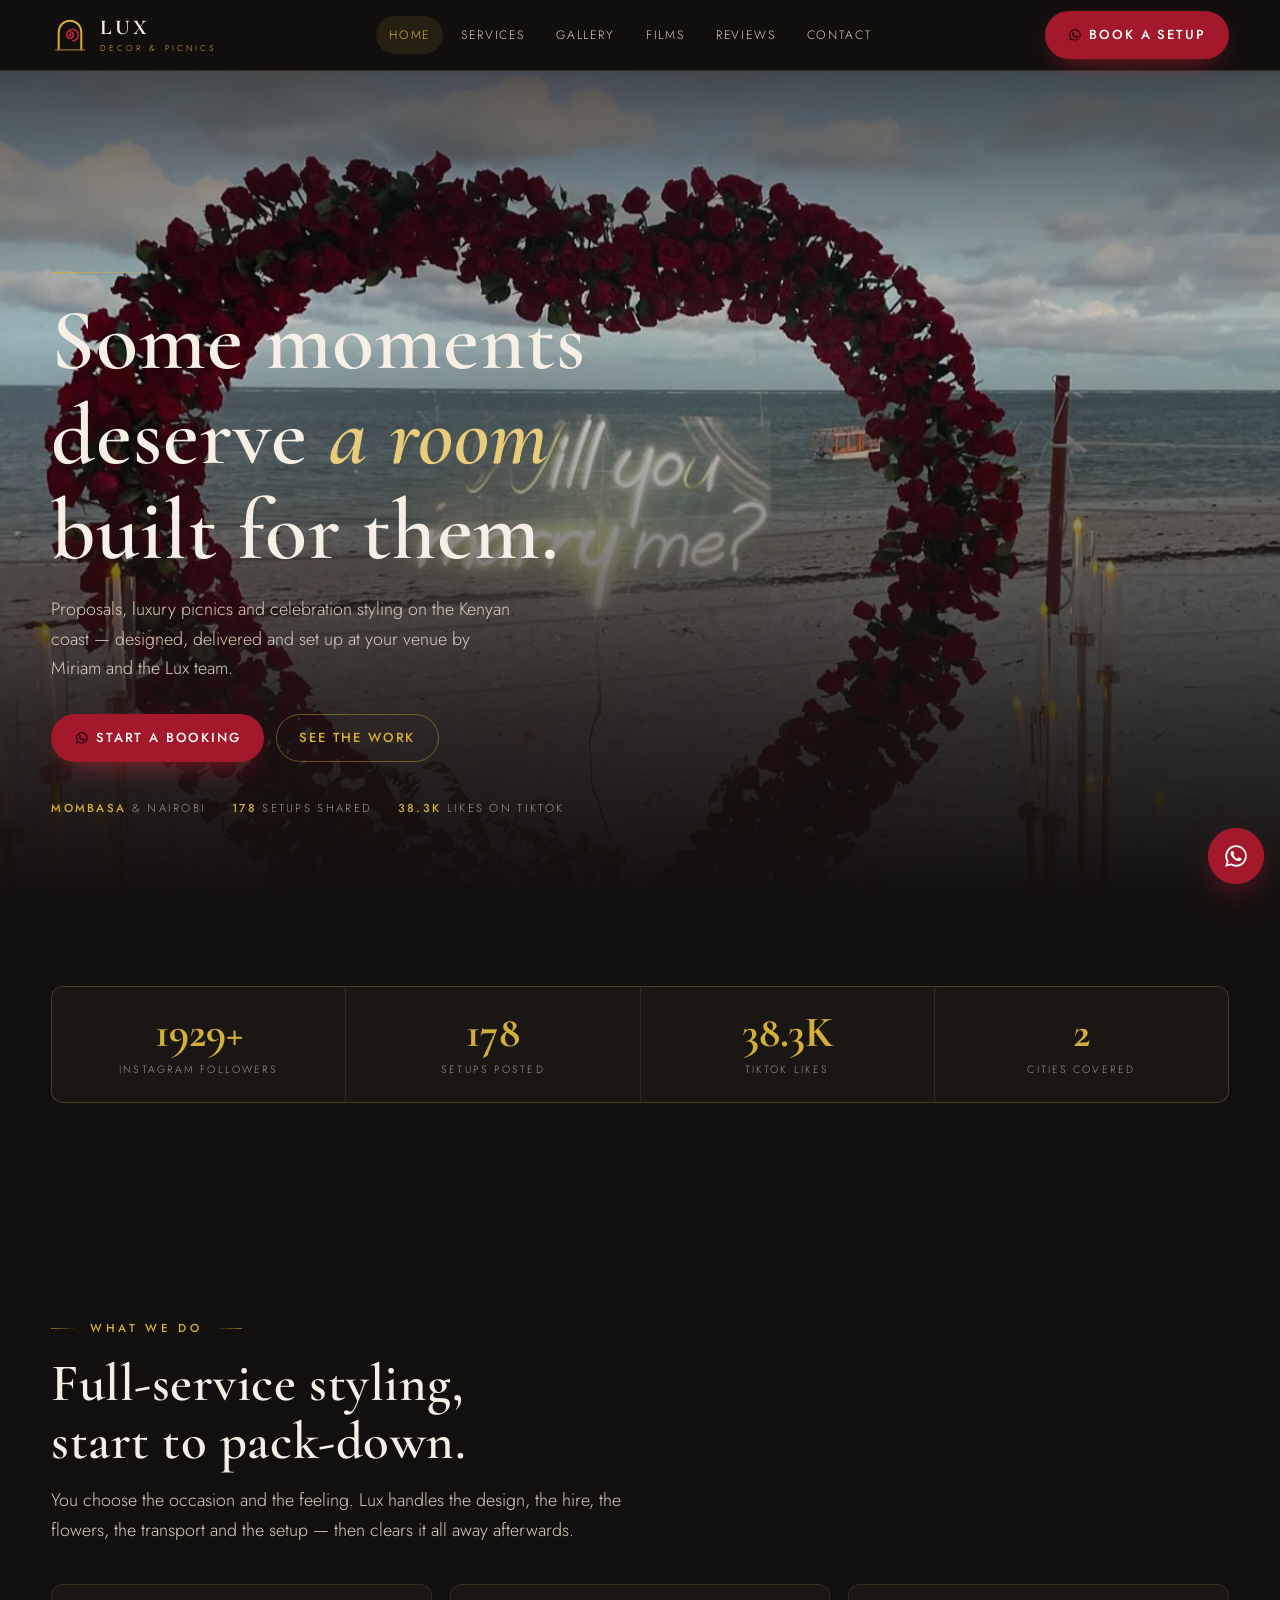
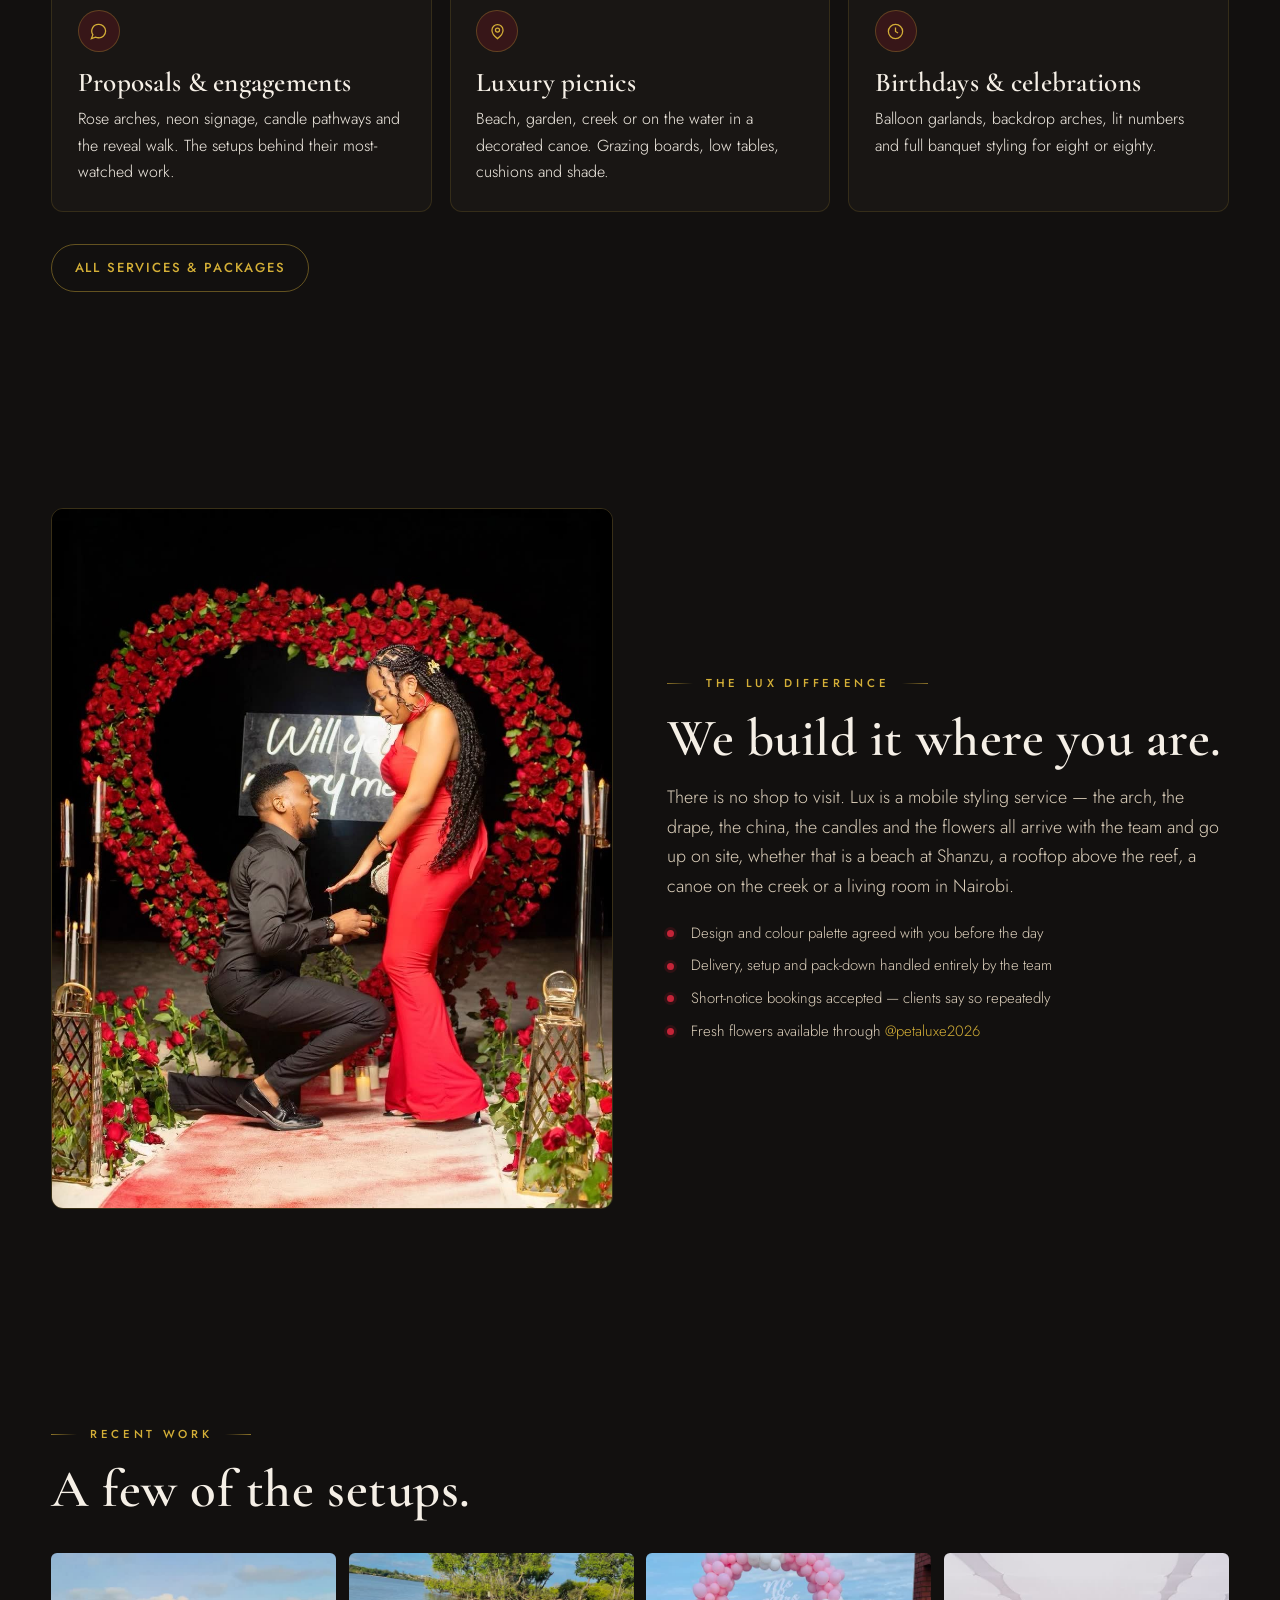
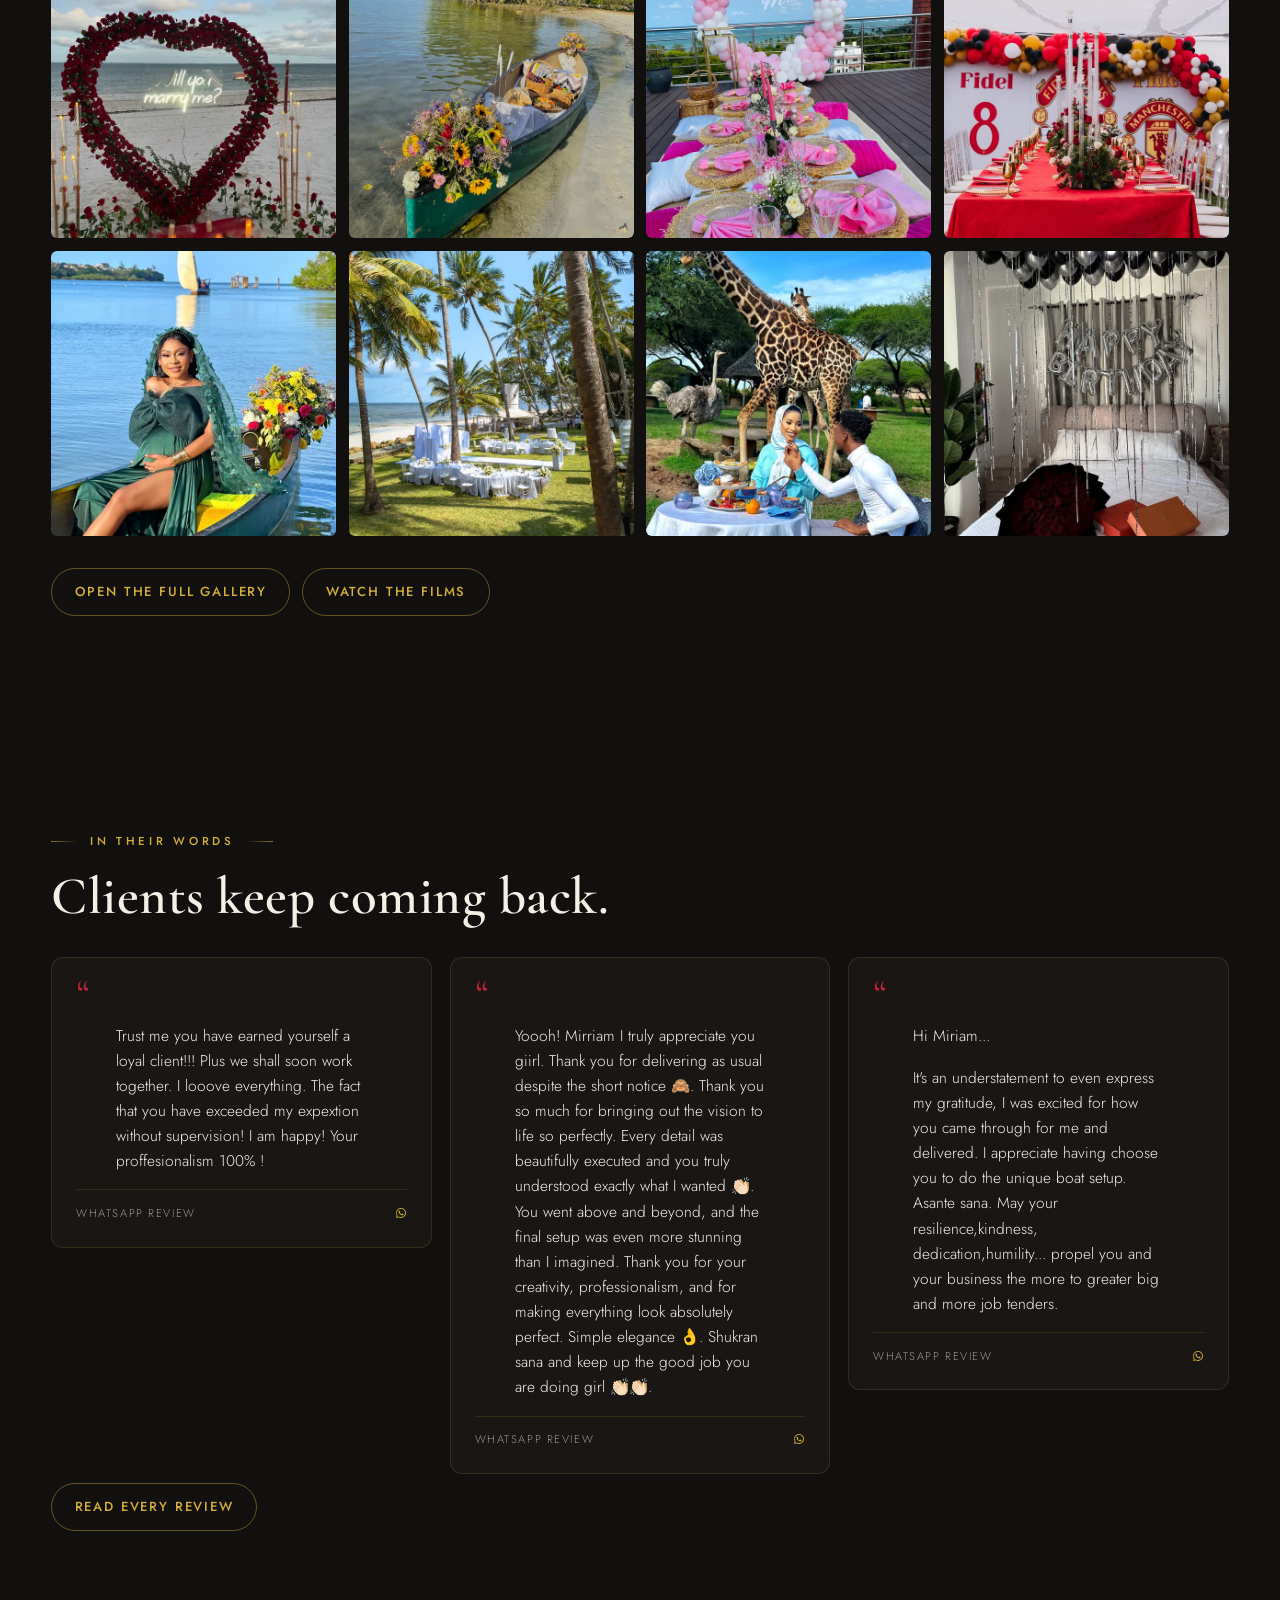
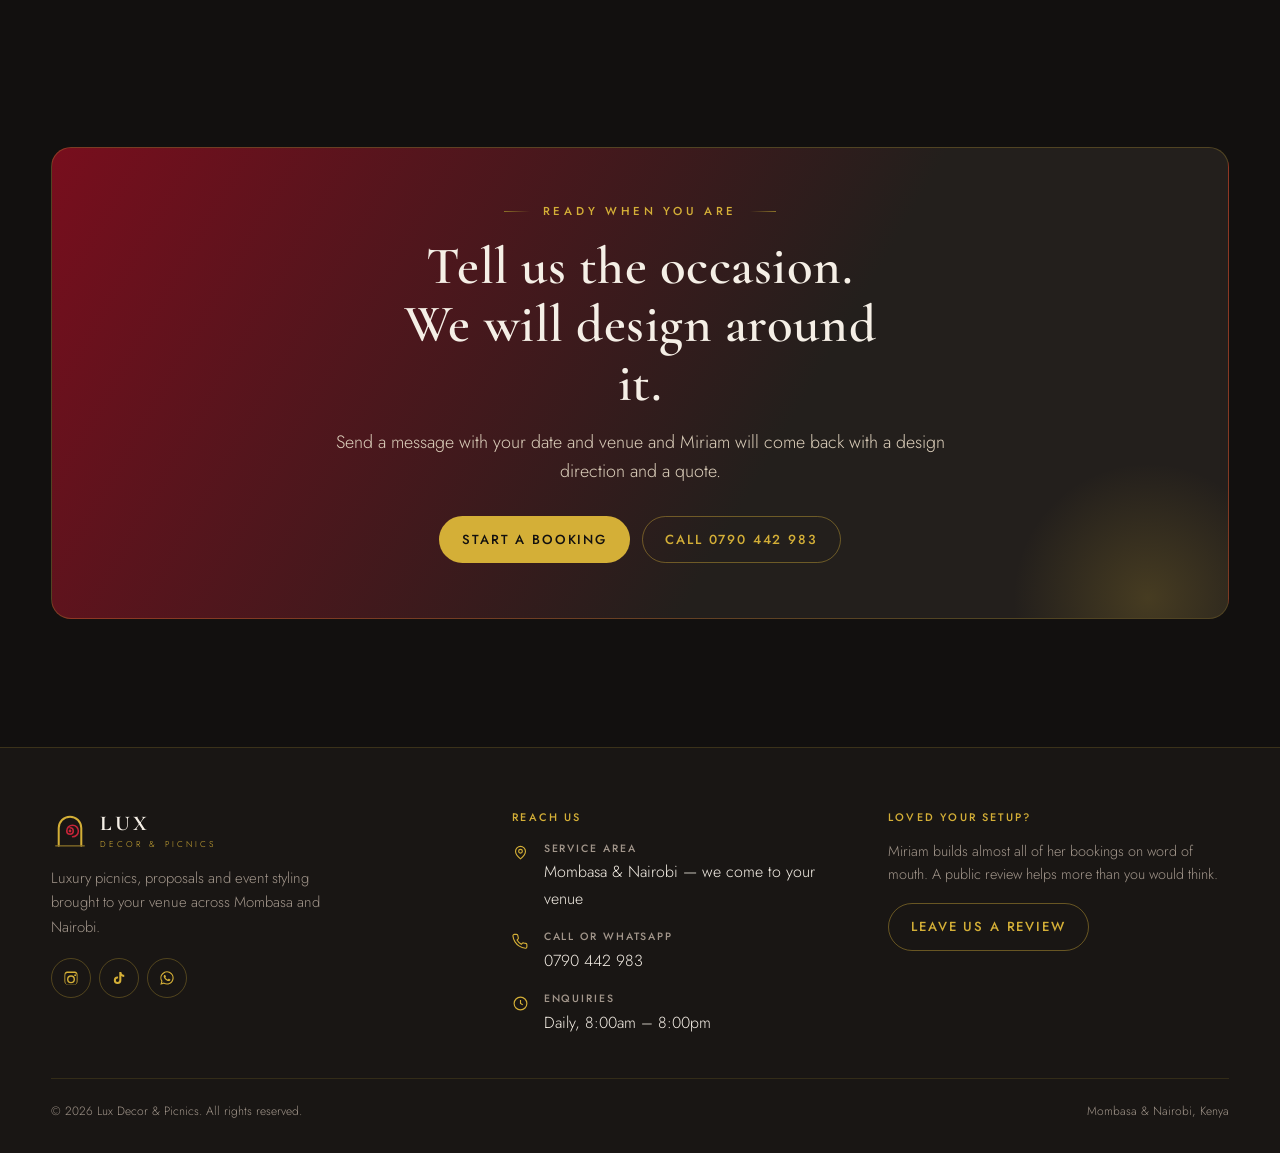
==== index.html @ c5d31cb2 "Lux Decor & Picnics — Storyfront demo site Six-page premium build for a Mombasa/Nairobi event decor " ====
<!DOCTYPE html>
<html lang="en">
<head>
<meta charset="utf-8">
<meta name="viewport" content="width=device-width, initial-scale=1">
<title>Lux Decor &amp; Picnics — Luxury Picnics, Proposals &amp; Event Styling in Mombasa</title>
<meta name="description" content="Lux Decor &amp; Picnics style proposals, luxury picnics, birthdays and weddings across Mombasa and Nairobi. Setups brought to your venue. WhatsApp Miriam on 0790 442 983.">
<link rel="canonical" href="https://REPLACE-WITH-LIVE-URL/index.html">
<meta property="og:type" content="website">
<meta property="og:site_name" content="Lux Decor &amp; Picnics">
<meta property="og:title" content="Lux Decor &amp; Picnics — Luxury Picnics, Proposals &amp; Event Styling in Mombasa">
<meta property="og:description" content="Lux Decor &amp; Picnics style proposals, luxury picnics, birthdays and weddings across Mombasa and Nairobi. Setups brought to your venue. WhatsApp Miriam on 0790 442 983.">
<meta property="og:url" content="https://REPLACE-WITH-LIVE-URL/index.html">
<meta property="og:image" content="https://REPLACE-WITH-LIVE-URL/og-image.jpg">
<meta property="og:image:width" content="1200">
<meta property="og:image:height" content="630">
<meta name="twitter:card" content="summary_large_image">
<meta name="twitter:title" content="Lux Decor &amp; Picnics — Luxury Picnics, Proposals &amp; Event Styling in Mombasa">
<meta name="twitter:description" content="Lux Decor &amp; Picnics style proposals, luxury picnics, birthdays and weddings across Mombasa and Nairobi. Setups brought to your venue. WhatsApp Miriam on 0790 442 983.">
<meta name="twitter:image" content="https://REPLACE-WITH-LIVE-URL/og-image.jpg">
<meta name="theme-color" content="#12100F">
<link rel="icon" href="favicon.svg" type="image/svg+xml">
<link rel="preconnect" href="https://fonts.googleapis.com">
<link rel="preconnect" href="https://fonts.gstatic.com" crossorigin>
<link href="https://fonts.googleapis.com/css2?family=Cormorant+Garamond:ital,wght@0,600;0,700;1,600&family=Jost:wght@300;400;500;600&display=swap" rel="stylesheet">
<link rel="stylesheet" href="styles.css">
</head>
<body>
<div class="splash" id="splash" aria-hidden="true"><div class="splash__in"><svg class="mark" viewBox="0 0 64 64" role="img" aria-label="Lux Decor and Picnics"><path class="mk-arch" d="M13 57V27a19 19 0 0 1 38 0v30"/><path class="mk-rose" d="M32 26.5a5.5 5.5 0 1 1-5.5 5.5"/><path class="mk-rose" d="M26.5 32a9.8 9.8 0 1 1 9.8 9.8"/><circle class="mk-dot" cx="32" cy="32" r="2.4"/><path class="mk-base" d="M8 57h48"/></svg><div class="splash__name">LUX</div></div></div>
<header class="hdr" id="hdr">
  <div class="hdr__in">
    <a class="lockup" href="index.html" aria-label="Lux Decor and Picnics — home">
      <svg class="mark" viewBox="0 0 64 64" role="img" aria-label="Lux Decor and Picnics"><path class="mk-arch" d="M13 57V27a19 19 0 0 1 38 0v30"/><path class="mk-rose" d="M32 26.5a5.5 5.5 0 1 1-5.5 5.5"/><path class="mk-rose" d="M26.5 32a9.8 9.8 0 1 1 9.8 9.8"/><circle class="mk-dot" cx="32" cy="32" r="2.4"/><path class="mk-base" d="M8 57h48"/></svg>
      <span class="lockup__txt"><span class="lockup__name">LUX</span><span class="lockup__sub">Decor &amp; Picnics</span></span>
    </a>
    <nav class="nav" aria-label="Primary"><a href="index.html" aria-current="page">Home</a><a href="services.html">Services</a><a href="gallery.html">Gallery</a><a href="films.html">Films</a><a href="reviews.html">Reviews</a><a href="contact.html">Contact</a></nav>
    <a class="btn btn--primary hdr__cta" href="https://wa.me/254790442983?text=Hi%20Lux%20Decor%20%26%20Picnics%2C%20I%20saw%20your%20website%20and%20I%20would%20like%20to%20ask%20about%20a%20setup." target="_blank" rel="noopener"><svg viewBox="0 0 24 24" aria-hidden="true"><path d="M12.04 2C6.58 2 2.13 6.45 2.13 11.91c0 1.75.46 3.45 1.32 4.95L2 22l5.25-1.38a9.9 9.9 0 0 0 4.79 1.22h.01c5.46 0 9.91-4.45 9.91-9.91S17.5 2 12.04 2zm0 18.15h-.01a8.2 8.2 0 0 1-4.19-1.15l-.3-.18-3.12.82.83-3.04-.2-.31a8.22 8.22 0 0 1 12.76-10.2 8.22 8.22 0 0 1-5.77 14.06zm4.52-6.16c-.25-.12-1.47-.72-1.69-.81-.23-.08-.39-.12-.56.13-.16.24-.64.8-.79.97-.14.16-.29.18-.54.06-.25-.12-1.05-.39-1.99-1.23-.74-.66-1.23-1.47-1.38-1.72-.14-.25-.01-.38.11-.5.11-.11.25-.29.37-.43.13-.15.17-.25.25-.41.08-.17.04-.31-.02-.43-.06-.12-.56-1.34-.76-1.84-.2-.48-.4-.41-.56-.42h-.47c-.17 0-.43.06-.66.31-.23.25-.86.85-.86 2.07 0 1.22.89 2.4 1.01 2.56.12.17 1.75 2.67 4.23 3.74.59.26 1.05.41 1.41.52.59.19 1.13.16 1.56.1.48-.07 1.47-.6 1.68-1.18.21-.58.21-1.07.14-1.18-.06-.11-.22-.17-.47-.29z"/></svg> Book a setup</a>
    <button class="burger" id="burger" aria-label="Menu" aria-expanded="false" aria-controls="drawer"><span></span></button>
  </div>
</header>
<div class="drawer" id="drawer">
  <a class="drawer__link" href="index.html" aria-current="page">Home<span>01</span></a><a class="drawer__link" href="services.html">Services<span>02</span></a><a class="drawer__link" href="gallery.html">Gallery<span>03</span></a><a class="drawer__link" href="films.html">Films<span>04</span></a><a class="drawer__link" href="reviews.html">Reviews<span>05</span></a><a class="drawer__link" href="contact.html">Contact<span>06</span></a>
  <div class="drawer__foot">
    <a class="btn btn--primary" href="https://wa.me/254790442983?text=Hi%20Lux%20Decor%20%26%20Picnics%2C%20I%20saw%20your%20website%20and%20I%20would%20like%20to%20ask%20about%20a%20setup." target="_blank" rel="noopener"><svg viewBox="0 0 24 24" aria-hidden="true"><path d="M12.04 2C6.58 2 2.13 6.45 2.13 11.91c0 1.75.46 3.45 1.32 4.95L2 22l5.25-1.38a9.9 9.9 0 0 0 4.79 1.22h.01c5.46 0 9.91-4.45 9.91-9.91S17.5 2 12.04 2zm0 18.15h-.01a8.2 8.2 0 0 1-4.19-1.15l-.3-.18-3.12.82.83-3.04-.2-.31a8.22 8.22 0 0 1 12.76-10.2 8.22 8.22 0 0 1-5.77 14.06zm4.52-6.16c-.25-.12-1.47-.72-1.69-.81-.23-.08-.39-.12-.56.13-.16.24-.64.8-.79.97-.14.16-.29.18-.54.06-.25-.12-1.05-.39-1.99-1.23-.74-.66-1.23-1.47-1.38-1.72-.14-.25-.01-.38.11-.5.11-.11.25-.29.37-.43.13-.15.17-.25.25-.41.08-.17.04-.31-.02-.43-.06-.12-.56-1.34-.76-1.84-.2-.48-.4-.41-.56-.42h-.47c-.17 0-.43.06-.66.31-.23.25-.86.85-.86 2.07 0 1.22.89 2.4 1.01 2.56.12.17 1.75 2.67 4.23 3.74.59.26 1.05.41 1.41.52.59.19 1.13.16 1.56.1.48-.07 1.47-.6 1.68-1.18.21-.58.21-1.07.14-1.18-.06-.11-.22-.17-.47-.29z"/></svg> WhatsApp us</a>
    <a class="btn btn--ghost" href="tel:+254790442983">Call 0790 442 983</a>
  </div>
</div>
<main>
<section class="hero">
  <div class="hero__media">
    <img src="images/red-rose-heart-beach.jpg" alt="Red-rose heart arch on the beach at dusk with a neon proposal sign and lit candles" fetchpriority="high" width="1200" height="1600">
  </div>
  <div class="hero__scrim"></div>
  <div class="hero__in">
    <div class="gold-rule" aria-hidden="true"></div>
    <h1 style="margin-top:1.2rem">
      <span class="reveal-line"><span>Some moments</span></span>
      <span class="reveal-line"><span>deserve <em>a room</em></span></span>
      <span class="reveal-line"><span>built for them.</span></span>
    </h1>
    <p class="lede hero__lede">Proposals, luxury picnics and celebration styling on the Kenyan coast &mdash; designed, delivered and set up at your venue by Miriam and the Lux team.</p>
    <div class="btn-row hero__cta">
      <a class="btn btn--primary" href="contact.html#book"><svg viewBox="0 0 24 24" aria-hidden="true"><path d="M12.04 2C6.58 2 2.13 6.45 2.13 11.91c0 1.75.46 3.45 1.32 4.95L2 22l5.25-1.38a9.9 9.9 0 0 0 4.79 1.22h.01c5.46 0 9.91-4.45 9.91-9.91S17.5 2 12.04 2zm0 18.15h-.01a8.2 8.2 0 0 1-4.19-1.15l-.3-.18-3.12.82.83-3.04-.2-.31a8.22 8.22 0 0 1 12.76-10.2 8.22 8.22 0 0 1-5.77 14.06zm4.52-6.16c-.25-.12-1.47-.72-1.69-.81-.23-.08-.39-.12-.56.13-.16.24-.64.8-.79.97-.14.16-.29.18-.54.06-.25-.12-1.05-.39-1.99-1.23-.74-.66-1.23-1.47-1.38-1.72-.14-.25-.01-.38.11-.5.11-.11.25-.29.37-.43.13-.15.17-.25.25-.41.08-.17.04-.31-.02-.43-.06-.12-.56-1.34-.76-1.84-.2-.48-.4-.41-.56-.42h-.47c-.17 0-.43.06-.66.31-.23.25-.86.85-.86 2.07 0 1.22.89 2.4 1.01 2.56.12.17 1.75 2.67 4.23 3.74.59.26 1.05.41 1.41.52.59.19 1.13.16 1.56.1.48-.07 1.47-.6 1.68-1.18.21-.58.21-1.07.14-1.18-.06-.11-.22-.17-.47-.29z"/></svg> Start a booking</a>
      <a class="btn btn--ghost" href="gallery.html">See the work</a>
    </div>
    <div class="hero__meta">
      <span><b>Mombasa</b> &amp; Nairobi</span>
      <span><b>178</b> setups shared</span>
      <span><b>38.3K</b> likes on TikTok</span>
    </div>
  </div>
</section>

<section class="section--tight">
  <div class="shell">
    <div class="stats rv">
      <div class="stat"><div class="stat__n"><span data-count="1931">1931</span>+</div><div class="stat__l">Instagram followers</div></div>
      <div class="stat"><div class="stat__n"><span data-count="178">178</span></div><div class="stat__l">Setups posted</div></div>
      <div class="stat"><div class="stat__n"><span data-count="38.3" data-suffix="K">38.3K</span></div><div class="stat__l">TikTok likes</div></div>
      <div class="stat"><div class="stat__n"><span data-count="2">2</span></div><div class="stat__l">Cities covered</div></div>
    </div>
  </div>
</section>

<section class="section">
  <div class="shell">
    <p class="eyebrow rv">What we do</p>
    <h2 class="rv" style="max-width:18ch">Full-service styling, start to pack-down.</h2>
    <p class="lede rv rv-d1" style="margin-top:1rem">You choose the occasion and the feeling. Lux handles the design, the hire, the flowers, the transport and the setup &mdash; then clears it all away afterwards.</p>
    <div class="grid grid--3" style="margin-top:2.4rem"><article class="card rv rv-d1"><div class="card__ico"><svg viewBox="0 0 24 24" aria-hidden="true"><path d="M21 11.5a8.4 8.4 0 0 1-9 8.4 9.2 9.2 0 0 1-3.8-.8L3 21l1.9-5A8.3 8.3 0 0 1 12 3.1a8.4 8.4 0 0 1 9 8.4z"/></svg></div><h3>Proposals &amp; engagements</h3><p>Rose arches, neon signage, candle pathways and the reveal walk. The setups behind their most-watched work.</p></article><article class="card rv rv-d2"><div class="card__ico"><svg viewBox="0 0 24 24" aria-hidden="true"><path d="M12 21s7-5.4 7-10.6A7 7 0 0 0 5 10.4C5 15.6 12 21 12 21z"/><circle cx="12" cy="10.2" r="2.6"/></svg></div><h3>Luxury picnics</h3><p>Beach, garden, creek or on the water in a decorated canoe. Grazing boards, low tables, cushions and shade.</p></article><article class="card rv rv-d3"><div class="card__ico"><svg viewBox="0 0 24 24" aria-hidden="true"><circle cx="12" cy="12" r="9"/><path d="M12 7v5l3.2 1.9"/></svg></div><h3>Birthdays &amp; celebrations</h3><p>Balloon garlands, backdrop arches, lit numbers and full banquet styling for eight or eighty.</p></article></div>
    <div class="btn-row rv" style="margin-top:2rem"><a class="btn btn--ghost" href="services.html">All services &amp; packages</a></div>
  </div>
</section>

<section class="section--tight">
  <div class="shell">
    <div class="split">
      <div class="frame rv"><img src="images/proposal-red-heart-moment.jpg" alt="A man on one knee proposing inside a red-rose heart arch" loading="lazy" width="1200" height="1335"></div>
      <div class="rv rv-d1">
        <p class="eyebrow">The Lux difference</p>
        <h2>We build it where you are.</h2>
        <p class="lede" style="margin-top:1rem">There is no shop to visit. Lux is a mobile styling service &mdash; the arch, the drape, the china, the candles and the flowers all arrive with the team and go up on site, whether that is a beach at Shanzu, a rooftop above the reef, a canoe on the creek or a living room in Nairobi.</p>
        <ul class="tickset">
          <li>Design and colour palette agreed with you before the day</li>
          <li>Delivery, setup and pack-down handled entirely by the team</li>
          <li>Short-notice bookings accepted &mdash; clients say so repeatedly</li>
          <li>Fresh flowers available through <a href="https://www.instagram.com/petaluxe2026/" target="_blank" rel="noopener" style="color:var(--gold)">@petaluxe2026</a></li>
        </ul>
      </div>
    </div>
  </div>
</section>

<section class="section">
  <div class="shell">
    <p class="eyebrow rv">Recent work</p>
    <h2 class="rv">A few of the setups.</h2>
    <div class="gal" style="margin-top:2.2rem"><button class="gal__item rv" data-full="images/red-rose-heart-beach.jpg" data-cap="Red-rose heart arch on the sand at dusk, taper candles either side and a rose-lined red carpet."><img src="images/thumbs/red-rose-heart-beach.jpg" alt="Red-rose heart arch on the sand at dusk, taper candles either side and a rose-lined red carpet." loading="lazy" decoding="async" width="620" height="620"><span class="gal__cap">Red-rose heart arch on the sand at dusk, taper candles either side and a rose-lined red carpet.</span></button>
<button class="gal__item rv" data-full="images/boat-picnic-sunflowers.jpg" data-cap="The same canoe from the bow, sunflowers and wildflowers spilling over the prow onto the shallows."><img src="images/thumbs/boat-picnic-sunflowers.jpg" alt="The same canoe from the bow, sunflowers and wildflowers spilling over the prow onto the shallows." loading="lazy" decoding="async" width="620" height="620"><span class="gal__cap">The same canoe from the bow, sunflowers and wildflowers spilling over the prow onto the shallows.</span></button>
<button class="gal__item rv" data-full="images/ms-to-mrs-rooftop-table.jpg" data-cap="&#x27;Ms to Mrs&#x27; rooftop bridal shower: pink balloon ring, raffia chargers and floor cushions above the reef."><img src="images/thumbs/ms-to-mrs-rooftop-table.jpg" alt="&#x27;Ms to Mrs&#x27; rooftop bridal shower: pink balloon ring, raffia chargers and floor cushions above the reef." loading="lazy" decoding="async" width="620" height="620"><span class="gal__cap">&#x27;Ms to Mrs&#x27; rooftop bridal shower: pink balloon ring, raffia chargers and floor cushions above the reef.</span></button>
<button class="gal__item rv" data-full="images/fidel-8-manutd.jpg" data-cap="Fidel&#x27;s 8th — Manchester United theme, red and gold garland over a long candlelit banquet."><img src="images/thumbs/fidel-8-manutd.jpg" alt="Fidel&#x27;s 8th — Manchester United theme, red and gold garland over a long candlelit banquet." loading="lazy" decoding="async" width="620" height="620"><span class="gal__cap">Fidel&#x27;s 8th — Manchester United theme, red and gold garland over a long candlelit banquet.</span></button>
<button class="gal__item rv" data-full="images/maternity-canoe-dhow.jpg" data-cap="Maternity shoot afloat — emerald gown, butterfly veil, a dhow under sail in the background."><img src="images/thumbs/maternity-canoe-dhow.jpg" alt="Maternity shoot afloat — emerald gown, butterfly veil, a dhow under sail in the background." loading="lazy" decoding="async" width="620" height="620"><span class="gal__cap">Maternity shoot afloat — emerald gown, butterfly veil, a dhow under sail in the background.</span></button>
<button class="gal__item rv" data-full="images/beachfront-white-reception.jpg" data-cap="Full beachfront reception under the palms — white rounds, drape backdrop and an aisle to the sand."><img src="images/thumbs/beachfront-white-reception.jpg" alt="Full beachfront reception under the palms — white rounds, drape backdrop and an aisle to the sand." loading="lazy" decoding="async" width="620" height="620"><span class="gal__cap">Full beachfront reception under the palms — white rounds, drape backdrop and an aisle to the sand.</span></button>
<button class="gal__item rv" data-full="images/giraffe-couple-high-tea.jpg" data-cap="Couple&#x27;s high tea with giraffes wandering in behind — blue roses and matching china."><img src="images/thumbs/giraffe-couple-high-tea.jpg" alt="Couple&#x27;s high tea with giraffes wandering in behind — blue roses and matching china." loading="lazy" decoding="async" width="620" height="620"><span class="gal__cap">Couple&#x27;s high tea with giraffes wandering in behind — blue roses and matching china.</span></button>
<button class="gal__item rv" data-full="images/black-silver-room-roses.jpg" data-cap="Ceiling packed with black and silver balloons, a hundred red roses waiting on the bed."><img src="images/thumbs/black-silver-room-roses.jpg" alt="Ceiling packed with black and silver balloons, a hundred red roses waiting on the bed." loading="lazy" decoding="async" width="620" height="620"><span class="gal__cap">Ceiling packed with black and silver balloons, a hundred red roses waiting on the bed.</span></button></div>
    <div class="btn-row rv" style="margin-top:2rem">
      <a class="btn btn--ghost" href="gallery.html">Open the full gallery</a>
      <a class="btn btn--ghost" href="films.html">Watch the films</a>
    </div>
  </div>
</section>

<section class="section--tight">
  <div class="shell">
    <p class="eyebrow rv">In their words</p>
    <h2 class="rv">Clients keep coming back.</h2>
    <div class="quotes" style="margin-top:2rem"><figure class="quote rv"><span class="quote__mark">&ldquo;</span><blockquote><p>Trust me you have earned yourself a loyal client!!! Plus we shall soon work together. I looove everything. The fact that you have exceeded my expextion without supervision! I am happy! Your proffesionalism 100% !</p></blockquote><figcaption class="quote__by"><span>WhatsApp review</span><span class="quote__src"><svg viewBox="0 0 24 24" aria-hidden="true"><path d="M12.04 2C6.58 2 2.13 6.45 2.13 11.91c0 1.75.46 3.45 1.32 4.95L2 22l5.25-1.38a9.9 9.9 0 0 0 4.79 1.22h.01c5.46 0 9.91-4.45 9.91-9.91S17.5 2 12.04 2zm0 18.15h-.01a8.2 8.2 0 0 1-4.19-1.15l-.3-.18-3.12.82.83-3.04-.2-.31a8.22 8.22 0 0 1 12.76-10.2 8.22 8.22 0 0 1-5.77 14.06zm4.52-6.16c-.25-.12-1.47-.72-1.69-.81-.23-.08-.39-.12-.56.13-.16.24-.64.8-.79.97-.14.16-.29.18-.54.06-.25-.12-1.05-.39-1.99-1.23-.74-.66-1.23-1.47-1.38-1.72-.14-.25-.01-.38.11-.5.11-.11.25-.29.37-.43.13-.15.17-.25.25-.41.08-.17.04-.31-.02-.43-.06-.12-.56-1.34-.76-1.84-.2-.48-.4-.41-.56-.42h-.47c-.17 0-.43.06-.66.31-.23.25-.86.85-.86 2.07 0 1.22.89 2.4 1.01 2.56.12.17 1.75 2.67 4.23 3.74.59.26 1.05.41 1.41.52.59.19 1.13.16 1.56.1.48-.07 1.47-.6 1.68-1.18.21-.58.21-1.07.14-1.18-.06-.11-.22-.17-.47-.29z"/></svg></span></figcaption></figure><figure class="quote rv"><span class="quote__mark">&ldquo;</span><blockquote><p>Yoooh! Mirriam I truly appreciate you giirl. Thank you for delivering as usual despite the short notice 🙈. Thank you so much for bringing out the vision to life so perfectly. Every detail was beautifully executed and you truly understood exactly what I wanted 👏🏻. You went above and beyond, and the final setup was even more stunning than I imagined. Thank you for your creativity, professionalism, and for making everything look absolutely perfect. Simple elegance 👌. Shukran sana and keep up the good job you are doing girl 👏🏻👏🏻.</p></blockquote><figcaption class="quote__by"><span>WhatsApp review</span><span class="quote__src"><svg viewBox="0 0 24 24" aria-hidden="true"><path d="M12.04 2C6.58 2 2.13 6.45 2.13 11.91c0 1.75.46 3.45 1.32 4.95L2 22l5.25-1.38a9.9 9.9 0 0 0 4.79 1.22h.01c5.46 0 9.91-4.45 9.91-9.91S17.5 2 12.04 2zm0 18.15h-.01a8.2 8.2 0 0 1-4.19-1.15l-.3-.18-3.12.82.83-3.04-.2-.31a8.22 8.22 0 0 1 12.76-10.2 8.22 8.22 0 0 1-5.77 14.06zm4.52-6.16c-.25-.12-1.47-.72-1.69-.81-.23-.08-.39-.12-.56.13-.16.24-.64.8-.79.97-.14.16-.29.18-.54.06-.25-.12-1.05-.39-1.99-1.23-.74-.66-1.23-1.47-1.38-1.72-.14-.25-.01-.38.11-.5.11-.11.25-.29.37-.43.13-.15.17-.25.25-.41.08-.17.04-.31-.02-.43-.06-.12-.56-1.34-.76-1.84-.2-.48-.4-.41-.56-.42h-.47c-.17 0-.43.06-.66.31-.23.25-.86.85-.86 2.07 0 1.22.89 2.4 1.01 2.56.12.17 1.75 2.67 4.23 3.74.59.26 1.05.41 1.41.52.59.19 1.13.16 1.56.1.48-.07 1.47-.6 1.68-1.18.21-.58.21-1.07.14-1.18-.06-.11-.22-.17-.47-.29z"/></svg></span></figcaption></figure><figure class="quote rv"><span class="quote__mark">&ldquo;</span><blockquote><p>Hi Miriam...</p><p>It&#x27;s an understatement to even express my gratitude, I was excited for how you came through for me and delivered. I appreciate having choose you to do the unique boat setup. Asante sana. May your resilience,kindness, dedication,humility... propel you and your business the more to greater big and more job tenders.</p></blockquote><figcaption class="quote__by"><span>WhatsApp review</span><span class="quote__src"><svg viewBox="0 0 24 24" aria-hidden="true"><path d="M12.04 2C6.58 2 2.13 6.45 2.13 11.91c0 1.75.46 3.45 1.32 4.95L2 22l5.25-1.38a9.9 9.9 0 0 0 4.79 1.22h.01c5.46 0 9.91-4.45 9.91-9.91S17.5 2 12.04 2zm0 18.15h-.01a8.2 8.2 0 0 1-4.19-1.15l-.3-.18-3.12.82.83-3.04-.2-.31a8.22 8.22 0 0 1 12.76-10.2 8.22 8.22 0 0 1-5.77 14.06zm4.52-6.16c-.25-.12-1.47-.72-1.69-.81-.23-.08-.39-.12-.56.13-.16.24-.64.8-.79.97-.14.16-.29.18-.54.06-.25-.12-1.05-.39-1.99-1.23-.74-.66-1.23-1.47-1.38-1.72-.14-.25-.01-.38.11-.5.11-.11.25-.29.37-.43.13-.15.17-.25.25-.41.08-.17.04-.31-.02-.43-.06-.12-.56-1.34-.76-1.84-.2-.48-.4-.41-.56-.42h-.47c-.17 0-.43.06-.66.31-.23.25-.86.85-.86 2.07 0 1.22.89 2.4 1.01 2.56.12.17 1.75 2.67 4.23 3.74.59.26 1.05.41 1.41.52.59.19 1.13.16 1.56.1.48-.07 1.47-.6 1.68-1.18.21-.58.21-1.07.14-1.18-.06-.11-.22-.17-.47-.29z"/></svg></span></figcaption></figure></div>
    <div class="btn-row rv" style="margin-top:.6rem"><a class="btn btn--ghost" href="reviews.html">Read every review</a></div>
  </div>
</section>

<section class="section">
  <div class="shell">
    <div class="band rv center">
      <p class="eyebrow">Ready when you are</p>
      <h2 style="max-width:20ch;margin-inline:auto">Tell us the occasion. We will design around it.</h2>
      <p class="lede" style="margin-top:1rem">Send a message with your date and venue and Miriam will come back with a design direction and a quote.</p>
      <div class="btn-row" style="margin-top:1.8rem">
        <a class="btn btn--gold" href="contact.html#book">Start a booking</a>
        <a class="btn btn--ghost" href="tel:+254790442983">Call 0790 442 983</a>
      </div>
    </div>
  </div>
</section>
</main>
<div class="lb" id="lb" role="dialog" aria-modal="true" aria-label="Photo viewer">
  <div class="lb__bar">
    <span class="lb__count" id="lbCount">1 / 1</span>
    <button class="lb__x" id="lbClose" aria-label="Close viewer"><svg viewBox="0 0 24 24"><path d="M5 5l14 14M19 5L5 19"/></svg></button>
  </div>
  <div class="lb__stage">
    <button class="lb__nav lb__nav--prev" id="lbPrev" aria-label="Previous photo"><svg viewBox="0 0 24 24"><path d="M15 5l-7 7 7 7"/></svg></button>
    <img id="lbImg" src="" alt="">
    <button class="lb__nav lb__nav--next" id="lbNext" aria-label="Next photo"><svg viewBox="0 0 24 24"><path d="M9 5l7 7-7 7"/></svg></button>
  </div>
  <p class="lb__cap" id="lbCap"></p>
</div><footer class="ftr">
  <div class="shell">
    <div class="ftr__top">
      <div>
        <a class="lockup" href="index.html" aria-label="Lux Decor and Picnics — home">
          <svg class="mark" viewBox="0 0 64 64" role="img" aria-label="Lux Decor and Picnics"><path class="mk-arch" d="M13 57V27a19 19 0 0 1 38 0v30"/><path class="mk-rose" d="M32 26.5a5.5 5.5 0 1 1-5.5 5.5"/><path class="mk-rose" d="M26.5 32a9.8 9.8 0 1 1 9.8 9.8"/><circle class="mk-dot" cx="32" cy="32" r="2.4"/><path class="mk-base" d="M8 57h48"/></svg>
          <span class="lockup__txt"><span class="lockup__name">LUX</span><span class="lockup__sub">Decor &amp; Picnics</span></span>
        </a>
        <p class="ftr__tag">Luxury picnics, proposals and event styling brought to your venue across Mombasa and Nairobi.</p>
        <div class="socials">
          <a href="https://www.instagram.com/luxdecorandpicnics/" target="_blank" rel="noopener" aria-label="Instagram"><svg viewBox="0 0 24 24" aria-hidden="true"><path d="M12 2.16c3.2 0 3.58.01 4.85.07 1.17.05 1.8.25 2.23.41.56.22.96.48 1.38.9.42.42.68.82.9 1.38.16.42.36 1.06.41 2.23.06 1.27.07 1.65.07 4.85s-.01 3.58-.07 4.85c-.05 1.17-.25 1.8-.41 2.23-.22.56-.48.96-.9 1.38-.42.42-.82.68-1.38.9-.42.16-1.06.36-2.23.41-1.27.06-1.65.07-4.85.07s-3.58-.01-4.85-.07c-1.17-.05-1.8-.25-2.23-.41-.56-.22-.96-.48-1.38-.9-.42-.42-.68-.82-.9-1.38-.16-.42-.36-1.06-.41-2.23C2.17 15.58 2.16 15.2 2.16 12s.01-3.58.07-4.85c.05-1.17.25-1.8.41-2.23.22-.56.48-.96.9-1.38.42-.42.82-.68 1.38-.9.42-.16 1.06-.36 2.23-.41C8.42 2.17 8.8 2.16 12 2.16zm0 2.16c-3.14 0-3.51.01-4.75.07-.9.04-1.39.19-1.71.32-.43.17-.74.37-1.06.69-.32.32-.52.63-.69 1.06-.13.32-.28.81-.32 1.71-.06 1.24-.07 1.61-.07 4.75s.01 3.51.07 4.75c.4.9.19 1.39.32 1.71.17.43.37.74.69 1.06.32.32.63.52 1.06.69.32.13.81.28 1.71.32 1.24.06 1.61.07 4.75.07s3.51-.01 4.75-.07c.9-.04 1.39-.19 1.71-.32.43-.17.74-.37 1.06-.69.32-.32.52-.63.69-1.06.13-.32.28-.81.32-1.71.06-1.24.07-1.61.07-4.75s-.01-3.51-.07-4.75c-.04-.9-.19-1.39-.32-1.71a2.86 2.86 0 0 0-.69-1.06 2.86 2.86 0 0 0-1.06-.69c-.32-.13-.81-.28-1.71-.32-1.24-.06-1.61-.07-4.75-.07zm0 3.68a5.999 5.999 0 1 1 0 12 5.999 5.999 0 0 1 0-12zm0 9.89a3.89 3.89 0 1 0 0-7.78 3.89 3.89 0 0 0 0 7.78zm7.64-10.13a1.4 1.4 0 1 1-2.8 0 1.4 1.4 0 0 1 2.8 0z"/></svg></a>
          <a href="https://www.tiktok.com/@luxdecorandpicnics" target="_blank" rel="noopener" aria-label="TikTok"><svg viewBox="0 0 24 24" aria-hidden="true"><path d="M16.6 5.82A4.28 4.28 0 0 1 15.54 3h-3.09v12.4a2.59 2.59 0 0 1-2.59 2.5 2.59 2.59 0 1 1 .77-5.06V9.68a5.67 5.67 0 0 0-.77-.05A5.66 5.66 0 1 0 15.54 15.3V8.99a7.34 7.34 0 0 0 4.29 1.38V7.28a4.29 4.29 0 0 1-3.23-1.46z"/></svg></a>
          <a href="https://wa.me/254790442983?text=Hi%20Lux%20Decor%20%26%20Picnics%2C%20I%20saw%20your%20website%20and%20I%20would%20like%20to%20ask%20about%20a%20setup." target="_blank" rel="noopener" aria-label="WhatsApp"><svg viewBox="0 0 24 24" aria-hidden="true"><path d="M12.04 2C6.58 2 2.13 6.45 2.13 11.91c0 1.75.46 3.45 1.32 4.95L2 22l5.25-1.38a9.9 9.9 0 0 0 4.79 1.22h.01c5.46 0 9.91-4.45 9.91-9.91S17.5 2 12.04 2zm0 18.15h-.01a8.2 8.2 0 0 1-4.19-1.15l-.3-.18-3.12.82.83-3.04-.2-.31a8.22 8.22 0 0 1 12.76-10.2 8.22 8.22 0 0 1-5.77 14.06zm4.52-6.16c-.25-.12-1.47-.72-1.69-.81-.23-.08-.39-.12-.56.13-.16.24-.64.8-.79.97-.14.16-.29.18-.54.06-.25-.12-1.05-.39-1.99-1.23-.74-.66-1.23-1.47-1.38-1.72-.14-.25-.01-.38.11-.5.11-.11.25-.29.37-.43.13-.15.17-.25.25-.41.08-.17.04-.31-.02-.43-.06-.12-.56-1.34-.76-1.84-.2-.48-.4-.41-.56-.42h-.47c-.17 0-.43.06-.66.31-.23.25-.86.85-.86 2.07 0 1.22.89 2.4 1.01 2.56.12.17 1.75 2.67 4.23 3.74.59.26 1.05.41 1.41.52.59.19 1.13.16 1.56.1.48-.07 1.47-.6 1.68-1.18.21-.58.21-1.07.14-1.18-.06-.11-.22-.17-.47-.29z"/></svg></a>
        </div>
      </div>
      <div>
        <h4>Reach us</h4>
        <ul class="info">
          <li><svg viewBox="0 0 24 24" aria-hidden="true"><path d="M12 21s7-5.4 7-10.6A7 7 0 0 0 5 10.4C5 15.6 12 21 12 21z"/><circle cx="12" cy="10.2" r="2.6"/></svg><div><b>Service area</b>Mombasa &amp; Nairobi — we come to your venue</div></li>
          <li><svg viewBox="0 0 24 24" aria-hidden="true"><path d="M21 16.5v3a2 2 0 0 1-2.2 2 19.6 19.6 0 0 1-8.5-3 19.3 19.3 0 0 1-6-6 19.6 19.6 0 0 1-3-8.5A2 2 0 0 1 3.3 2h3a2 2 0 0 1 2 1.7c.1 1 .3 1.9.6 2.8a2 2 0 0 1-.5 2.1L7.1 9.9a16 16 0 0 0 6 6l1.3-1.3a2 2 0 0 1 2.1-.5c.9.3 1.8.5 2.8.6a2 2 0 0 1 1.7 2z"/></svg><div><b>Call or WhatsApp</b><a href="tel:+254790442983">0790 442 983</a></div></li>
          <li><svg viewBox="0 0 24 24" aria-hidden="true"><circle cx="12" cy="12" r="9"/><path d="M12 7v5l3.2 1.9"/></svg><div><b>Enquiries</b>Daily, 8:00am &ndash; 8:00pm</div></li>
        </ul>
      </div>
      <div>
        <h4>Loved your setup?</h4>
        <p class="muted" style="font-size:.9rem">Miriam builds almost all of her bookings on word of mouth. A public review helps more than you would think.</p>
        <div class="btn-row" style="margin-top:1rem">
          <a class="btn btn--ghost" href="https://www.instagram.com/luxdecorandpicnics/" target="_blank" rel="noopener">Leave us a review</a>
        </div>
      </div>
    </div>
    <div class="ftr__bot">
      <span>&copy; <span class="js-year">2026</span> Lux Decor &amp; Picnics. All rights reserved.</span>
      <span>Mombasa &amp; Nairobi, Kenya</span>
    </div>
  </div>
</footer>
<a class="fab" href="https://wa.me/254790442983?text=Hi%20Lux%20Decor%20%26%20Picnics%2C%20I%20saw%20your%20website%20and%20I%20would%20like%20to%20ask%20about%20a%20setup." target="_blank" rel="noopener" aria-label="Chat with us on WhatsApp"><svg viewBox="0 0 24 24" aria-hidden="true"><path d="M12.04 2C6.58 2 2.13 6.45 2.13 11.91c0 1.75.46 3.45 1.32 4.95L2 22l5.25-1.38a9.9 9.9 0 0 0 4.79 1.22h.01c5.46 0 9.91-4.45 9.91-9.91S17.5 2 12.04 2zm0 18.15h-.01a8.2 8.2 0 0 1-4.19-1.15l-.3-.18-3.12.82.83-3.04-.2-.31a8.22 8.22 0 0 1 12.76-10.2 8.22 8.22 0 0 1-5.77 14.06zm4.52-6.16c-.25-.12-1.47-.72-1.69-.81-.23-.08-.39-.12-.56.13-.16.24-.64.8-.79.97-.14.16-.29.18-.54.06-.25-.12-1.05-.39-1.99-1.23-.74-.66-1.23-1.47-1.38-1.72-.14-.25-.01-.38.11-.5.11-.11.25-.29.37-.43.13-.15.17-.25.25-.41.08-.17.04-.31-.02-.43-.06-.12-.56-1.34-.76-1.84-.2-.48-.4-.41-.56-.42h-.47c-.17 0-.43.06-.66.31-.23.25-.86.85-.86 2.07 0 1.22.89 2.4 1.01 2.56.12.17 1.75 2.67 4.23 3.74.59.26 1.05.41 1.41.52.59.19 1.13.16 1.56.1.48-.07 1.47-.6 1.68-1.18.21-.58.21-1.07.14-1.18-.06-.11-.22-.17-.47-.29z"/></svg></a>
<script src="app.js" defer></script>
</body>
</html>
---- styles.css ----
/* ==========================================================================
   Lux Decor & Picnics — shared stylesheet
   No logo existed for this business, so the mark and this whole colour system
   were designed from their actual work: the red-rose heart proposal arch, the
   black beach teepee with red velvet cushions, and the red-and-gold
   traditional tablescape. Charcoal + deep rose + gold.
   ========================================================================== */

:root{
  --ink:#12100F;
  --ink-2:#191614;
  --ink-3:#231F1C;
  --rose:#A3182B;
  --rose-lift:#C42438;
  --rose-deep:#780E1D;
  --gold:#D4AF37;
  --gold-soft:#E8CC7A;
  --gold-dim:#8C7328;
  --ivory:#F5EFE6;
  --sand:#DCCFBB;
  --muted:#A2968B;

  --shell:min(1240px,92vw);
  --r-sm:6px; --r-md:12px; --r-lg:20px; --r-pill:999px;
  --ease:cubic-bezier(.22,.75,.28,1);
  --header-h:70px;

  --f-display:"Cormorant Garamond",Georgia,"Times New Roman",serif;
  --f-body:"Jost","Segoe UI",system-ui,-apple-system,sans-serif;
}

*,*::before,*::after{box-sizing:border-box}
html{scroll-behavior:smooth;-webkit-text-size-adjust:100%}
body{
  margin:0;
  background:var(--ink);
  color:var(--ivory);
  font-family:var(--f-body);
  font-weight:300;
  font-size:16px;
  line-height:1.65;
  overflow-x:hidden;
}
body.is-locked{overflow:hidden}
img,video{max-width:100%;display:block}
a{color:inherit;text-decoration:none}
button{font:inherit;color:inherit;background:none;border:0;cursor:pointer}
:focus-visible{outline:2px solid var(--gold);outline-offset:3px;border-radius:var(--r-sm)}

h1,h2,h3,h4{font-family:var(--f-display);font-weight:600;line-height:1.1;margin:0;letter-spacing:.01em}
h1{font-size:clamp(2.7rem,8.4vw,5.4rem)}
h2{font-size:clamp(2rem,5vw,3.3rem)}
h3{font-size:clamp(1.3rem,2.6vw,1.7rem)}
p{margin:0 0 1.1em}
p:last-child{margin-bottom:0}

.shell{width:var(--shell);margin-inline:auto}
.section{padding:clamp(64px,10vw,128px) 0}
.section--tight{padding:clamp(48px,7vw,88px) 0}
.center{text-align:center}

/* --- eyebrow / rules ------------------------------------------------------ */
.eyebrow{
  font-size:.72rem;letter-spacing:.32em;text-transform:uppercase;
  color:var(--gold);font-weight:500;margin:0 0 1rem;
  display:flex;align-items:center;gap:.8rem;
}
.center .eyebrow{justify-content:center}
.eyebrow::before,.eyebrow::after{content:"";height:1px;width:26px;background:linear-gradient(90deg,transparent,var(--gold-dim))}
.eyebrow::before{background:linear-gradient(270deg,transparent,var(--gold-dim))}

.lede{color:var(--sand);font-size:clamp(1rem,1.5vw,1.12rem);max-width:62ch}
.center .lede{margin-inline:auto}
.muted{color:var(--muted)}

/* --- buttons -------------------------------------------------------------- */
.btn{
  display:inline-flex;align-items:center;justify-content:center;gap:.6em;
  padding:.92em 1.7em;border-radius:var(--r-pill);
  font-size:.82rem;font-weight:500;letter-spacing:.14em;text-transform:uppercase;
  border:1px solid transparent;white-space:nowrap;
  transition:transform .35s var(--ease),background-color .35s var(--ease),
             color .35s var(--ease),border-color .35s var(--ease),box-shadow .35s var(--ease);
}
.btn svg{width:1.05em;height:1.05em;flex:none}
.btn:hover{transform:translateY(-2px)}
.btn:active{transform:translateY(0)}
.btn--primary{background:var(--rose);color:#fff;box-shadow:0 10px 30px -14px var(--rose-lift)}
.btn--primary:hover{background:var(--rose-lift);box-shadow:0 16px 40px -14px var(--rose-lift)}
.btn--gold{background:var(--gold);color:var(--ink)}
.btn--gold:hover{background:var(--gold-soft)}
.btn--ghost{border-color:rgba(212,175,55,.42);color:var(--gold)}
.btn--ghost:hover{border-color:var(--gold);background:rgba(212,175,55,.1)}
.btn--light{background:var(--ivory);color:var(--ink)}
.btn--light:hover{background:#fff}
.btn-row{display:flex;flex-wrap:wrap;gap:.75rem}
.center .btn-row{justify-content:center}

/* --- brand mark ----------------------------------------------------------- */
.mark{width:38px;height:38px;flex:none}
.mark .mk-arch{fill:none;stroke:var(--gold);stroke-width:3.4;stroke-linecap:round}
.mark .mk-rose{fill:none;stroke:var(--rose-lift);stroke-width:2.6;stroke-linecap:round}
.mark .mk-dot{fill:var(--rose-lift)}
.mark .mk-base{stroke:var(--gold-dim);stroke-width:2.4;stroke-linecap:round;fill:none}

.lockup{display:flex;align-items:center;gap:.68rem}
.lockup__txt{display:flex;flex-direction:column;line-height:1}
.lockup__name{font-family:var(--f-display);font-size:1.32rem;font-weight:700;letter-spacing:.14em;color:var(--ivory)}
.lockup__sub{font-size:.53rem;letter-spacing:.36em;text-transform:uppercase;color:var(--gold);margin-top:.34rem}

/* --- splash --------------------------------------------------------------- */
.splash{
  position:fixed;inset:0;z-index:200;background:var(--ink);
  display:grid;place-items:center;
  transition:opacity .7s var(--ease),visibility .7s;
}
.splash.is-gone{opacity:0;visibility:hidden}
.splash .mark{width:74px;height:74px}
.splash__in{display:flex;flex-direction:column;align-items:center;gap:1.1rem}
.splash__name{
  font-family:var(--f-display);font-size:1.5rem;font-weight:700;letter-spacing:.3em;
  color:var(--ivory);opacity:0;animation:splashFade .8s var(--ease) .5s forwards;
}
.splash .mk-arch,.splash .mk-rose{stroke-dasharray:220;stroke-dashoffset:220;animation:draw 1.25s var(--ease) forwards}
.splash .mk-rose{animation-delay:.28s}
.splash .mk-dot{opacity:0;animation:splashFade .5s ease .95s forwards}
@keyframes draw{to{stroke-dashoffset:0}}
@keyframes splashFade{to{opacity:1}}

/* --- header --------------------------------------------------------------- */
.hdr{
  position:fixed;top:0;left:0;right:0;z-index:120;
  background:rgba(18,16,15,.93);
  border-bottom:1px solid rgba(212,175,55,.16);
  transition:transform .42s var(--ease);
}
.hdr.is-up{transform:translateY(-101%)}
.hdr__in{width:var(--shell);margin-inline:auto;height:var(--header-h);display:flex;align-items:center;justify-content:space-between;gap:1rem}
.nav{display:none;align-items:center;gap:.3rem}
.nav a{
  padding:.55rem .82rem;border-radius:var(--r-pill);
  font-size:.76rem;letter-spacing:.15em;text-transform:uppercase;color:var(--sand);
  transition:color .3s,background-color .3s;
}
.nav a:hover{color:var(--gold)}
.nav a[aria-current="page"]{color:var(--gold);background:rgba(212,175,55,.1)}
.hdr__cta{display:none}
.burger{
  width:44px;height:44px;display:grid;place-items:center;border-radius:var(--r-pill);
  border:1px solid rgba(212,175,55,.3);
}
.burger span{display:block;width:17px;height:1.6px;background:var(--gold);position:relative;transition:background .3s}
.burger span::before,.burger span::after{
  content:"";position:absolute;left:0;width:17px;height:1.6px;background:var(--gold);
  transition:transform .38s var(--ease);
}
.burger span::before{top:-5.5px}
.burger span::after{top:5.5px}
.burger.is-open span{background:transparent}
.burger.is-open span::before{transform:translateY(5.5px) rotate(45deg)}
.burger.is-open span::after{transform:translateY(-5.5px) rotate(-45deg)}

.drawer{
  position:fixed;inset:var(--header-h) 0 0;z-index:110;background:var(--ink);
  padding:2rem 4vw 3rem;
  display:flex;flex-direction:column;gap:.2rem;
  transform:translateY(-12px);opacity:0;visibility:hidden;
  transition:opacity .34s var(--ease),transform .34s var(--ease),visibility .34s;
  overflow-y:auto;
}
.drawer.is-open{opacity:1;visibility:visible;transform:none}
.drawer__link{
  font-family:var(--f-display);font-size:1.9rem;font-weight:600;color:var(--ivory);
  padding:.62rem 0;border-bottom:1px solid rgba(212,175,55,.14);
  display:flex;justify-content:space-between;align-items:center;
}
.drawer__link span{font-family:var(--f-body);font-size:.62rem;letter-spacing:.2em;color:var(--gold-dim)}
.drawer__link[aria-current="page"]{color:var(--gold)}
.drawer__foot{margin-top:1.6rem;display:flex;flex-direction:column;gap:.7rem}

@media(min-width:960px){
  .nav{display:flex}
  .hdr__cta{display:inline-flex}
  .burger{display:none}
  .drawer{display:none}
}

main{padding-top:var(--header-h)}

/* --- hero ----------------------------------------------------------------- */
.hero{position:relative;min-height:min(92svh,860px);display:flex;align-items:flex-end;overflow:hidden}
.hero__media{position:absolute;inset:0}
.hero__media img{width:100%;height:100%;object-fit:cover;object-position:50% 44%;
  transform:scale(1.1);animation:heroSettle 2.4s var(--ease) forwards}
@keyframes heroSettle{to{transform:scale(1)}}
.hero__scrim{
  position:absolute;inset:0;
  background:
    linear-gradient(180deg,rgba(18,16,15,.68) 0%,rgba(18,16,15,.12) 32%,rgba(18,16,15,.8) 78%,var(--ink) 100%),
    radial-gradient(120% 80% at 20% 100%,rgba(122,15,29,.42),transparent 60%);
}
.hero__in{position:relative;width:var(--shell);margin-inline:auto;padding-block:clamp(2.5rem,7vw,5rem)}
.hero h1{max-width:15ch}
.hero h1 em{font-style:italic;color:var(--gold-soft)}
.hero__lede{margin-top:1.1rem;max-width:46ch;color:var(--sand)}
.hero__cta{margin-top:1.9rem}
.hero__meta{
  margin-top:2.3rem;display:flex;flex-wrap:wrap;gap:.55rem 1.6rem;
  font-size:.72rem;letter-spacing:.2em;text-transform:uppercase;color:var(--muted);
}
.hero__meta b{color:var(--gold);font-weight:500}

/* line-mask reveal on the hero headline */
.reveal-line{display:block;overflow:hidden}
.reveal-line>span{display:block;transform:translateY(105%);animation:lineUp .95s var(--ease) forwards}
.reveal-line:nth-child(2)>span{animation-delay:.1s}
.reveal-line:nth-child(3)>span{animation-delay:.2s}
@keyframes lineUp{to{transform:translateY(0)}}

.gold-rule{height:1px;background:linear-gradient(90deg,var(--gold),transparent);width:0;animation:ruleGrow 1.1s var(--ease) .5s forwards}
@keyframes ruleGrow{to{width:120px}}

/* --- scroll reveal -------------------------------------------------------- */
.rv{opacity:0;transform:translateY(18px);transition:opacity .8s var(--ease),transform .8s var(--ease)}
.rv.is-in{opacity:1;transform:none}
.rv-d1{transition-delay:.08s}.rv-d2{transition-delay:.16s}.rv-d3{transition-delay:.24s}
.rv-d4{transition-delay:.32s}.rv-d5{transition-delay:.4s}.rv-d6{transition-delay:.48s}

/* --- stats ---------------------------------------------------------------- */
.stats{display:grid;grid-template-columns:repeat(2,1fr);gap:1px;background:rgba(212,175,55,.16);border:1px solid rgba(212,175,55,.16);border-radius:var(--r-md);overflow:hidden}
.stat{background:var(--ink-2);padding:1.5rem 1.1rem;text-align:center}
.stat__n{font-family:var(--f-display);font-size:clamp(1.9rem,4.6vw,2.7rem);font-weight:700;color:var(--gold);line-height:1}
.stat__l{margin-top:.4rem;font-size:.66rem;letter-spacing:.2em;text-transform:uppercase;color:var(--muted)}
@media(min-width:760px){.stats{grid-template-columns:repeat(4,1fr)}}

/* --- cards / services ----------------------------------------------------- */
.grid{display:grid;gap:1.1rem}
.grid--2{grid-template-columns:1fr}
.grid--3{grid-template-columns:1fr}
@media(min-width:700px){.grid--2{grid-template-columns:repeat(2,1fr)}.grid--3{grid-template-columns:repeat(2,1fr)}}
@media(min-width:1000px){.grid--3{grid-template-columns:repeat(3,1fr)}}

.card{
  background:var(--ink-2);border:1px solid rgba(212,175,55,.15);border-radius:var(--r-md);
  padding:1.6rem;transition:border-color .4s var(--ease),transform .4s var(--ease),background-color .4s;
}
.card:hover{border-color:rgba(212,175,55,.42);transform:translateY(-4px);background:var(--ink-3)}
.card h3{margin-bottom:.5rem}
.card__ico{
  width:42px;height:42px;border-radius:var(--r-pill);display:grid;place-items:center;
  background:rgba(163,24,43,.22);border:1px solid rgba(212,175,55,.28);margin-bottom:1rem;
}
.card__ico svg{width:19px;height:19px;stroke:var(--gold);fill:none;stroke-width:1.6}

.tickset{list-style:none;margin:.9rem 0 0;padding:0;display:flex;flex-direction:column;gap:.5rem}
.tickset li{position:relative;padding-left:1.5rem;font-size:.93rem;color:var(--sand)}
.tickset li::before{
  content:"";position:absolute;left:0;top:.62em;width:7px;height:7px;border-radius:50%;
  background:var(--rose-lift);box-shadow:0 0 0 3px rgba(163,24,43,.2);
}

/* --- package cards -------------------------------------------------------- */
.pkg{position:relative;display:flex;flex-direction:column}
.pkg--star{border-color:rgba(212,175,55,.5);background:linear-gradient(180deg,var(--ink-3),var(--ink-2))}
.pkg__tag{
  position:absolute;top:-11px;left:1.6rem;background:var(--gold);color:var(--ink);
  font-size:.6rem;font-weight:600;letter-spacing:.18em;text-transform:uppercase;
  padding:.3rem .7rem;border-radius:var(--r-pill);
}
.pkg__price{font-family:var(--f-display);font-size:2.2rem;font-weight:700;color:var(--gold);line-height:1;margin:.35rem 0 .2rem}
.pkg__price small{font-family:var(--f-body);font-size:.66rem;letter-spacing:.16em;text-transform:uppercase;color:var(--muted);display:block;margin-top:.5rem;font-weight:400}
.pkg__mood{font-size:.72rem;letter-spacing:.16em;text-transform:uppercase;color:var(--rose-lift)}
.pkg .btn{margin-top:auto;align-self:flex-start}
.pkg .tickset{margin-bottom:1.4rem}

/* --- gallery -------------------------------------------------------------- */
.gal{display:grid;grid-template-columns:repeat(2,1fr);gap:.55rem}
@media(min-width:720px){.gal{grid-template-columns:repeat(3,1fr);gap:.8rem}}
@media(min-width:1080px){.gal{grid-template-columns:repeat(4,1fr)}}
.gal__item{
  position:relative;aspect-ratio:1;overflow:hidden;border-radius:var(--r-sm);
  background:var(--ink-3);cursor:zoom-in;border:0;padding:0;width:100%;display:block;
}
.gal__item img{width:100%;height:100%;object-fit:cover;transition:transform .8s var(--ease)}
.gal__item:hover img,.gal__item:focus-visible img{transform:scale(1.07)}
.gal__cap{
  position:absolute;inset:auto 0 0;padding:1.6rem .7rem .6rem;
  background:linear-gradient(0deg,rgba(18,16,15,.92),transparent);
  font-size:.72rem;color:var(--ivory);text-align:left;line-height:1.35;
  opacity:0;transform:translateY(6px);transition:opacity .4s,transform .4s var(--ease);
  display:-webkit-box;-webkit-line-clamp:2;-webkit-box-orient:vertical;overflow:hidden;
}
.gal__item:hover .gal__cap,.gal__item:focus-visible .gal__cap{opacity:1;transform:none}
@media(hover:none){.gal__cap{opacity:1;transform:none}}

/* --- lightbox ------------------------------------------------------------- */
.lb{
  position:fixed;inset:0;z-index:180;background:rgba(9,8,7,.97);
  display:flex;flex-direction:column;
  opacity:0;visibility:hidden;transition:opacity .35s var(--ease),visibility .35s;
}
.lb.is-open{opacity:1;visibility:visible}
.lb__bar{display:flex;align-items:center;justify-content:space-between;padding:.9rem 4vw;flex:none}
.lb__count{font-size:.74rem;letter-spacing:.22em;color:var(--gold)}
.lb__x{width:42px;height:42px;border-radius:var(--r-pill);border:1px solid rgba(212,175,55,.32);display:grid;place-items:center;transition:background-color .3s}
.lb__x:hover{background:rgba(212,175,55,.14)}
.lb__x svg{width:16px;height:16px;stroke:var(--gold);stroke-width:2;fill:none}
.lb__stage{flex:1;position:relative;display:grid;place-items:center;padding:0 4vw;min-height:0}
.lb__stage img{max-width:100%;max-height:100%;object-fit:contain;border-radius:var(--r-sm);opacity:0;transition:opacity .3s}
.lb__stage img.is-ready{opacity:1}
.lb__cap{padding:1rem 4vw 1.6rem;text-align:center;color:var(--sand);font-size:.92rem;flex:none;min-height:3.4rem}
.lb__nav{
  position:absolute;top:50%;transform:translateY(-50%);
  width:46px;height:46px;border-radius:var(--r-pill);
  background:rgba(18,16,15,.72);border:1px solid rgba(212,175,55,.3);
  display:grid;place-items:center;transition:background-color .3s;
}
.lb__nav:hover{background:rgba(163,24,43,.7)}
.lb__nav svg{width:17px;height:17px;stroke:var(--gold);stroke-width:2;fill:none}
.lb__nav--prev{left:.6vw}
.lb__nav--next{right:.6vw}

/* --- films ---------------------------------------------------------------- */
.films{display:grid;grid-template-columns:repeat(2,1fr);gap:.7rem}
@media(min-width:760px){.films{grid-template-columns:repeat(3,1fr);gap:1rem}}
@media(min-width:1100px){.films{grid-template-columns:repeat(4,1fr)}}
.film{
  position:relative;aspect-ratio:9/16;border-radius:var(--r-md);overflow:hidden;
  background:var(--ink-3);border:1px solid rgba(212,175,55,.14);
  transition:border-color .4s var(--ease),transform .4s var(--ease);
}
.film:hover{border-color:rgba(212,175,55,.4);transform:translateY(-4px)}
.film video{width:100%;height:100%;object-fit:cover;cursor:zoom-in}
.film__glow{position:absolute;inset:auto 0 0;height:58%;background:linear-gradient(0deg,rgba(9,8,7,.9),transparent);pointer-events:none}
.film__meta{position:absolute;inset:auto .62rem .72rem;display:flex;flex-direction:column;gap:.42rem;pointer-events:none}
.film__views{
  align-self:flex-start;display:inline-flex;align-items:center;gap:.34rem;
  background:rgba(18,16,15,.72);border:1px solid rgba(212,175,55,.45);
  color:var(--gold);border-radius:var(--r-pill);padding:.24rem .62rem;
  font-size:.68rem;font-weight:500;letter-spacing:.06em;
}
.film__views svg{width:9px;height:9px;fill:var(--gold)}
.film__cap{font-size:.76rem;line-height:1.32;color:var(--ivory);max-width:80%;text-shadow:0 1px 8px rgba(0,0,0,.6)}
.film__btns{position:absolute;right:.62rem;bottom:.72rem;display:flex;flex-direction:column;gap:.4rem}
.film__btn{
  width:31px;height:31px;border-radius:var(--r-pill);
  background:rgba(18,16,15,.74);border:1px solid rgba(212,175,55,.42);
  display:grid;place-items:center;transition:background-color .3s,transform .3s var(--ease);
}
.film__btn:hover{background:var(--rose);transform:scale(1.08)}
.film__btn svg{width:13px;height:13px;stroke:var(--gold);fill:none;stroke-width:1.9}
.film__btn:hover svg{stroke:#fff}

.vlb{position:fixed;inset:0;z-index:180;background:rgba(9,8,7,.98);display:grid;place-items:center;
  opacity:0;visibility:hidden;transition:opacity .35s var(--ease),visibility .35s;padding:1rem}
.vlb.is-open{opacity:1;visibility:visible}
.vlb video{max-height:86svh;max-width:100%;border-radius:var(--r-md)}
.vlb__x{position:absolute;top:1rem;right:4vw;width:44px;height:44px;border-radius:var(--r-pill);
  border:1px solid rgba(212,175,55,.32);display:grid;place-items:center;background:rgba(18,16,15,.7)}
.vlb__x svg{width:16px;height:16px;stroke:var(--gold);stroke-width:2;fill:none}

/* --- reviews -------------------------------------------------------------- */
.quotes{columns:1;column-gap:1.1rem}
@media(min-width:760px){.quotes{columns:2}}
@media(min-width:1100px){.quotes{columns:3}}
.quote{
  break-inside:avoid;margin:0 0 1.1rem;padding:1.5rem;
  background:var(--ink-2);border:1px solid rgba(212,175,55,.15);border-radius:var(--r-md);
  transition:border-color .4s var(--ease);
}
.quote:hover{border-color:rgba(212,175,55,.38)}
.quote__mark{font-family:var(--f-display);font-size:2.6rem;line-height:.6;color:var(--rose-lift);display:block;margin-bottom:.55rem}
.quote p{font-size:.97rem;color:var(--ivory);line-height:1.62}
.quote__by{
  margin-top:1rem;padding-top:.85rem;border-top:1px solid rgba(212,175,55,.14);
  display:flex;align-items:center;justify-content:space-between;gap:.7rem;
  font-size:.7rem;letter-spacing:.14em;text-transform:uppercase;color:var(--muted);
}
.quote__src{color:var(--gold);display:inline-flex;align-items:center;gap:.34rem}
.quote__src svg{width:12px;height:12px;fill:currentColor}

/* --- booking wizard ------------------------------------------------------- */
.wiz{
  background:var(--ink-2);border:1px solid rgba(212,175,55,.2);
  border-radius:var(--r-lg);overflow:hidden;
}
.wiz__rail{display:flex;gap:.4rem;padding:1.15rem 1.4rem;border-bottom:1px solid rgba(212,175,55,.15);background:var(--ink-3)}
.wiz__step{flex:1;display:flex;flex-direction:column;gap:.45rem}
.wiz__bar{height:3px;border-radius:2px;background:rgba(212,175,55,.2);overflow:hidden}
.wiz__bar i{display:block;height:100%;width:0;background:var(--gold);transition:width .55s var(--ease)}
.wiz__step.is-done .wiz__bar i,.wiz__step.is-now .wiz__bar i{width:100%}
.wiz__step.is-now .wiz__bar i{background:var(--rose-lift)}
.wiz__lbl{font-size:.6rem;letter-spacing:.16em;text-transform:uppercase;color:var(--muted)}
.wiz__step.is-now .wiz__lbl{color:var(--gold)}
.wiz__step.is-done .wiz__lbl{color:var(--sand)}

.wiz__panel{padding:1.6rem 1.4rem 1.8rem;display:none}
.wiz__panel.is-live{display:block;animation:panelIn .5s var(--ease)}
@keyframes panelIn{from{opacity:0;transform:translateX(22px)}to{opacity:1;transform:none}}
.wiz__panel.is-back{animation:panelBack .5s var(--ease)}
@keyframes panelBack{from{opacity:0;transform:translateX(-22px)}to{opacity:1;transform:none}}
.wiz h3{margin-bottom:.3rem}
.wiz__hint{font-size:.87rem;color:var(--muted);margin-bottom:1.3rem}

.chips{display:flex;flex-wrap:wrap;gap:.5rem}
.chip{
  padding:.62rem 1rem;border-radius:var(--r-pill);
  border:1px solid rgba(212,175,55,.3);color:var(--sand);
  font-size:.83rem;transition:background-color .3s var(--ease),border-color .3s var(--ease),color .3s var(--ease);
}
.chip:hover{border-color:var(--gold);color:var(--gold)}
.chip.is-on{background:var(--rose);border-color:var(--rose);color:#fff}

.fields{display:grid;gap:1rem;margin-top:.2rem}
@media(min-width:640px){.fields--2{grid-template-columns:1fr 1fr}}
.field{display:flex;flex-direction:column;gap:.4rem}
.field label{font-size:.68rem;letter-spacing:.16em;text-transform:uppercase;color:var(--gold)}
.field input,.field select,.field textarea{
  background:var(--ink);border:1px solid rgba(212,175,55,.24);border-radius:var(--r-sm);
  color:var(--ivory);padding:.78rem .9rem;font:inherit;font-size:.94rem;width:100%;
  transition:border-color .3s;
}
.field input:focus,.field select:focus,.field textarea:focus{outline:none;border-color:var(--gold)}
.field textarea{resize:vertical;min-height:92px}
.has-err input,.has-err select{border-color:var(--rose-lift)}
.err{color:var(--rose-lift);font-size:.76rem;display:none;margin:.7rem 0 0}
.has-err .err{display:block}
.has-err .chip{border-color:rgba(196,36,56,.55)}

.wiz__foot{
  display:flex;align-items:center;justify-content:space-between;gap:.8rem;
  padding:1.1rem 1.4rem;border-top:1px solid rgba(212,175,55,.15);background:var(--ink-3);
}
.wiz__back{font-size:.76rem;letter-spacing:.14em;text-transform:uppercase;color:var(--muted);padding:.6rem .2rem}
.wiz__back:hover{color:var(--gold)}
.wiz__back.is-hidden{visibility:hidden}

.preview{
  background:var(--ink);border:1px solid rgba(212,175,55,.22);border-radius:var(--r-md);
  padding:1.1rem 1.2rem;margin-top:.3rem;
}
.preview__hd{display:flex;align-items:center;gap:.5rem;font-size:.64rem;letter-spacing:.18em;text-transform:uppercase;color:var(--gold);margin-bottom:.8rem}
.preview__hd svg{width:13px;height:13px;fill:var(--gold)}
.preview pre{
  margin:0;font-family:var(--f-body);font-size:.9rem;line-height:1.6;color:var(--sand);
  white-space:pre-wrap;word-break:break-word;
}

/* --- map ------------------------------------------------------------------ */
.map{border-radius:var(--r-md);overflow:hidden;border:1px solid rgba(212,175,55,.22);background:var(--ink-3)}
.map iframe{width:100%;height:340px;border:0;display:block;filter:grayscale(.35) contrast(1.05)}

/* --- info rows ------------------------------------------------------------ */
.info{list-style:none;margin:0;padding:0;display:flex;flex-direction:column;gap:1rem}
.info li{display:flex;gap:.9rem;align-items:flex-start}
.info svg{width:17px;height:17px;stroke:var(--gold);fill:none;stroke-width:1.6;flex:none;margin-top:.28rem}
.info b{display:block;font-size:.66rem;letter-spacing:.18em;text-transform:uppercase;color:var(--muted);font-weight:500;margin-bottom:.15rem}
.info a{color:var(--ivory);transition:color .3s}
.info a:hover{color:var(--gold)}

/* --- band ----------------------------------------------------------------- */
.band{
  position:relative;overflow:hidden;border-radius:var(--r-lg);
  background:linear-gradient(120deg,var(--rose-deep),var(--ink-3) 62%);
  border:1px solid rgba(212,175,55,.26);padding:clamp(2rem,5vw,3.4rem);
}
.band::after{
  content:"";position:absolute;inset:auto -60px -120px auto;width:280px;height:280px;border-radius:50%;
  background:radial-gradient(circle,rgba(212,175,55,.2),transparent 68%);pointer-events:none;
}

/* --- footer --------------------------------------------------------------- */
.ftr{background:var(--ink-2);border-top:1px solid rgba(212,175,55,.18);padding:clamp(2.6rem,6vw,4rem) 0 2rem}
.ftr__top{display:grid;gap:2.2rem}
@media(min-width:860px){.ftr__top{grid-template-columns:1.25fr 1fr 1fr}}
.ftr h4{font-size:.68rem;letter-spacing:.2em;text-transform:uppercase;color:var(--gold);font-family:var(--f-body);font-weight:500;margin:0 0 1rem}
.ftr__tag{color:var(--muted);font-size:.93rem;margin-top:1rem;max-width:34ch}
.socials{display:flex;gap:.5rem;margin-top:1.2rem}
.socials a{
  width:40px;height:40px;border-radius:var(--r-pill);display:grid;place-items:center;
  border:1px solid rgba(212,175,55,.3);
  transition:background-color .3s var(--ease),border-color .3s var(--ease),transform .3s var(--ease);
}
.socials a:hover{background:var(--rose);border-color:var(--rose);transform:translateY(-2px)}
.socials svg{width:16px;height:16px;fill:var(--gold)}
.socials a:hover svg{fill:#fff}
.ftr__bot{
  margin-top:2.6rem;padding-top:1.4rem;border-top:1px solid rgba(212,175,55,.14);
  display:flex;flex-wrap:wrap;gap:.6rem 1.4rem;align-items:center;justify-content:space-between;
  font-size:.75rem;color:var(--muted);
}

/* --- floating whatsapp ---------------------------------------------------- */
.fab{
  position:fixed;right:16px;bottom:16px;z-index:100;
  width:56px;height:56px;border-radius:var(--r-pill);
  background:var(--rose);color:#fff;display:grid;place-items:center;
  box-shadow:0 12px 34px -10px rgba(163,24,43,.85);
  transition:transform .4s var(--ease),background-color .3s;
}
.fab:hover{transform:scale(1.07);background:var(--rose-lift)}
.fab svg{width:26px;height:26px;fill:#fff;position:relative;z-index:1}
.fab::after{
  content:"";position:absolute;inset:0;border-radius:var(--r-pill);
  border:1.5px solid var(--rose);animation:pulse 2.8s ease-out infinite;
}
@keyframes pulse{0%{transform:scale(1);opacity:.7}70%{transform:scale(1.5);opacity:0}100%{opacity:0}}

/* --- misc ----------------------------------------------------------------- */
.split{display:grid;gap:2.2rem;align-items:center}
@media(min-width:900px){.split{grid-template-columns:1fr 1fr;gap:3.4rem}}
.frame{border-radius:var(--r-md);overflow:hidden;border:1px solid rgba(212,175,55,.2);position:relative}
.frame img{width:100%;height:100%;object-fit:cover;aspect-ratio:4/5}
.frame--wide img{aspect-ratio:16/10}
.pagehead{padding:clamp(2.6rem,7vw,4.6rem) 0 clamp(1.6rem,4vw,2.6rem);border-bottom:1px solid rgba(212,175,55,.14)}

@media(prefers-reduced-motion:reduce){
  *,*::before,*::after{animation-duration:.001ms!important;animation-iteration-count:1!important;transition-duration:.001ms!important;scroll-behavior:auto!important}
  .rv{opacity:1;transform:none}
  .reveal-line>span{transform:none}
  .hero__media img{transform:none}
  .gold-rule{width:120px}
}
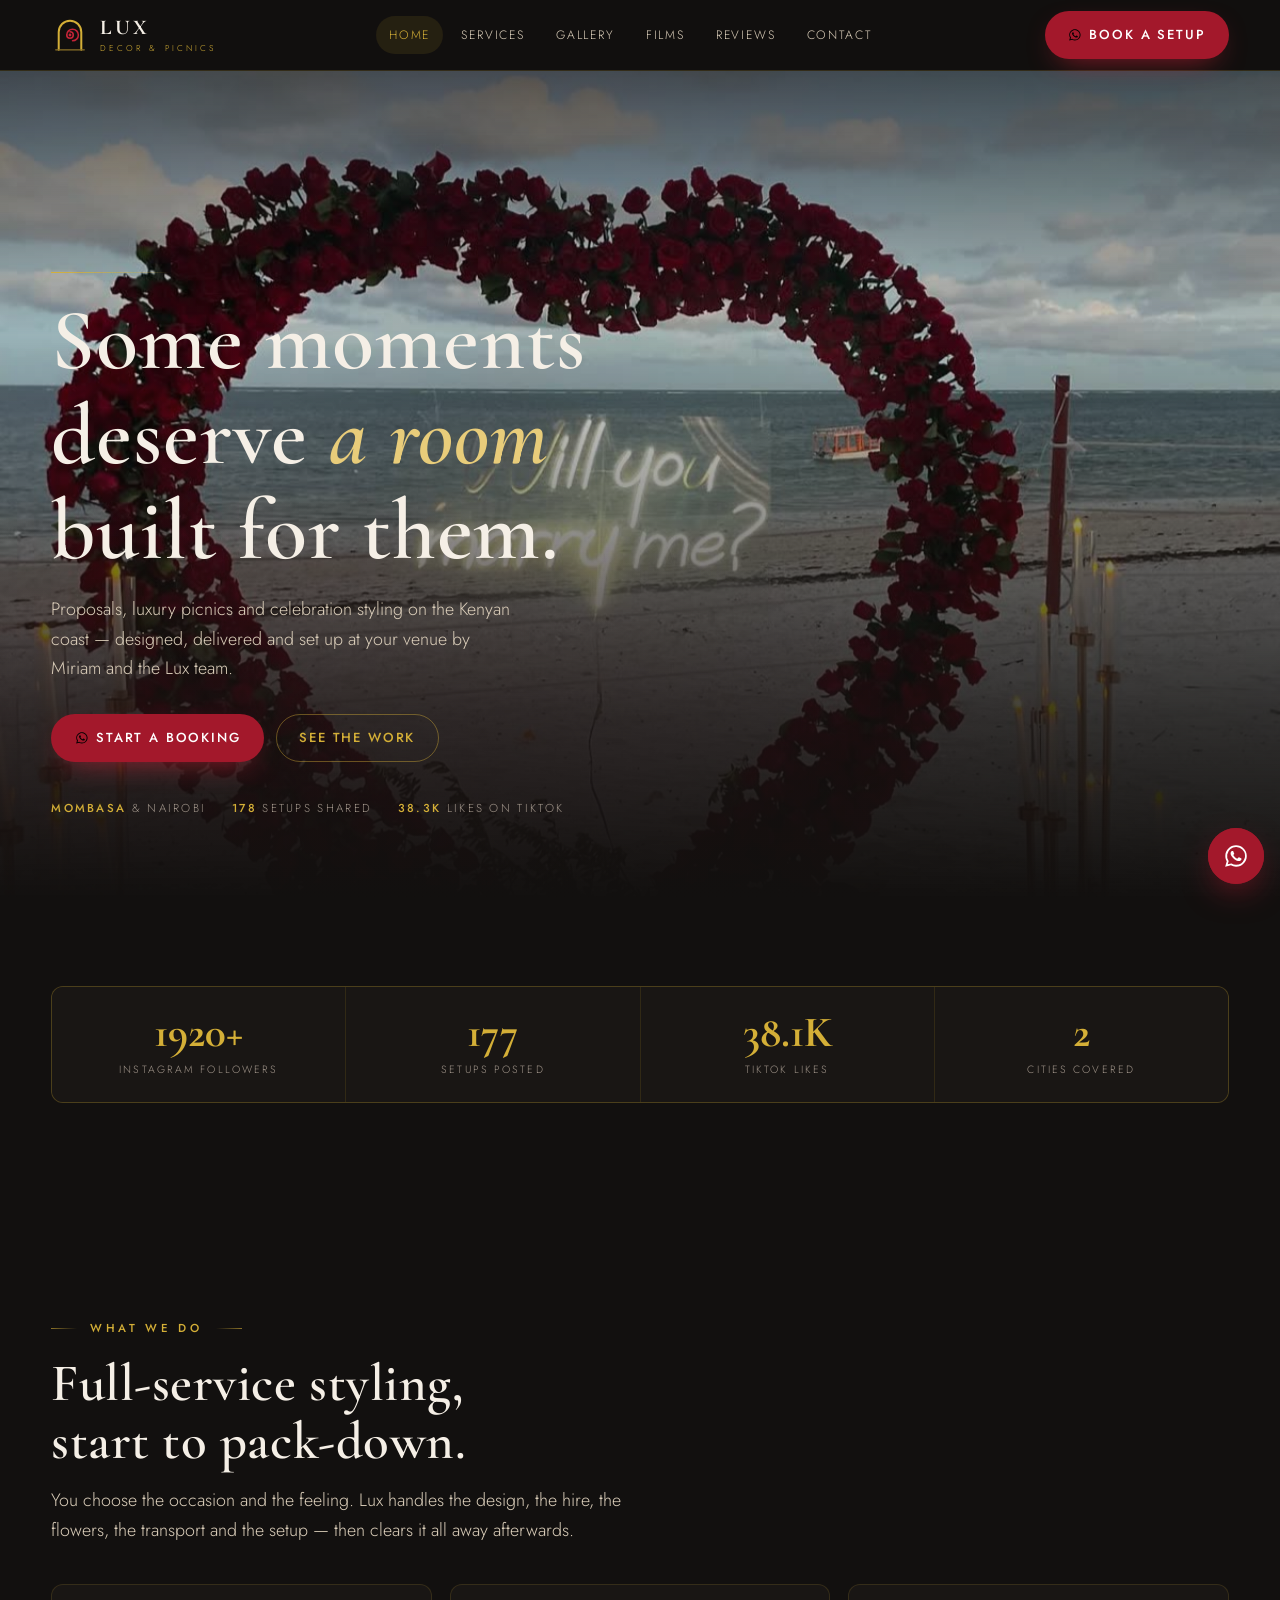
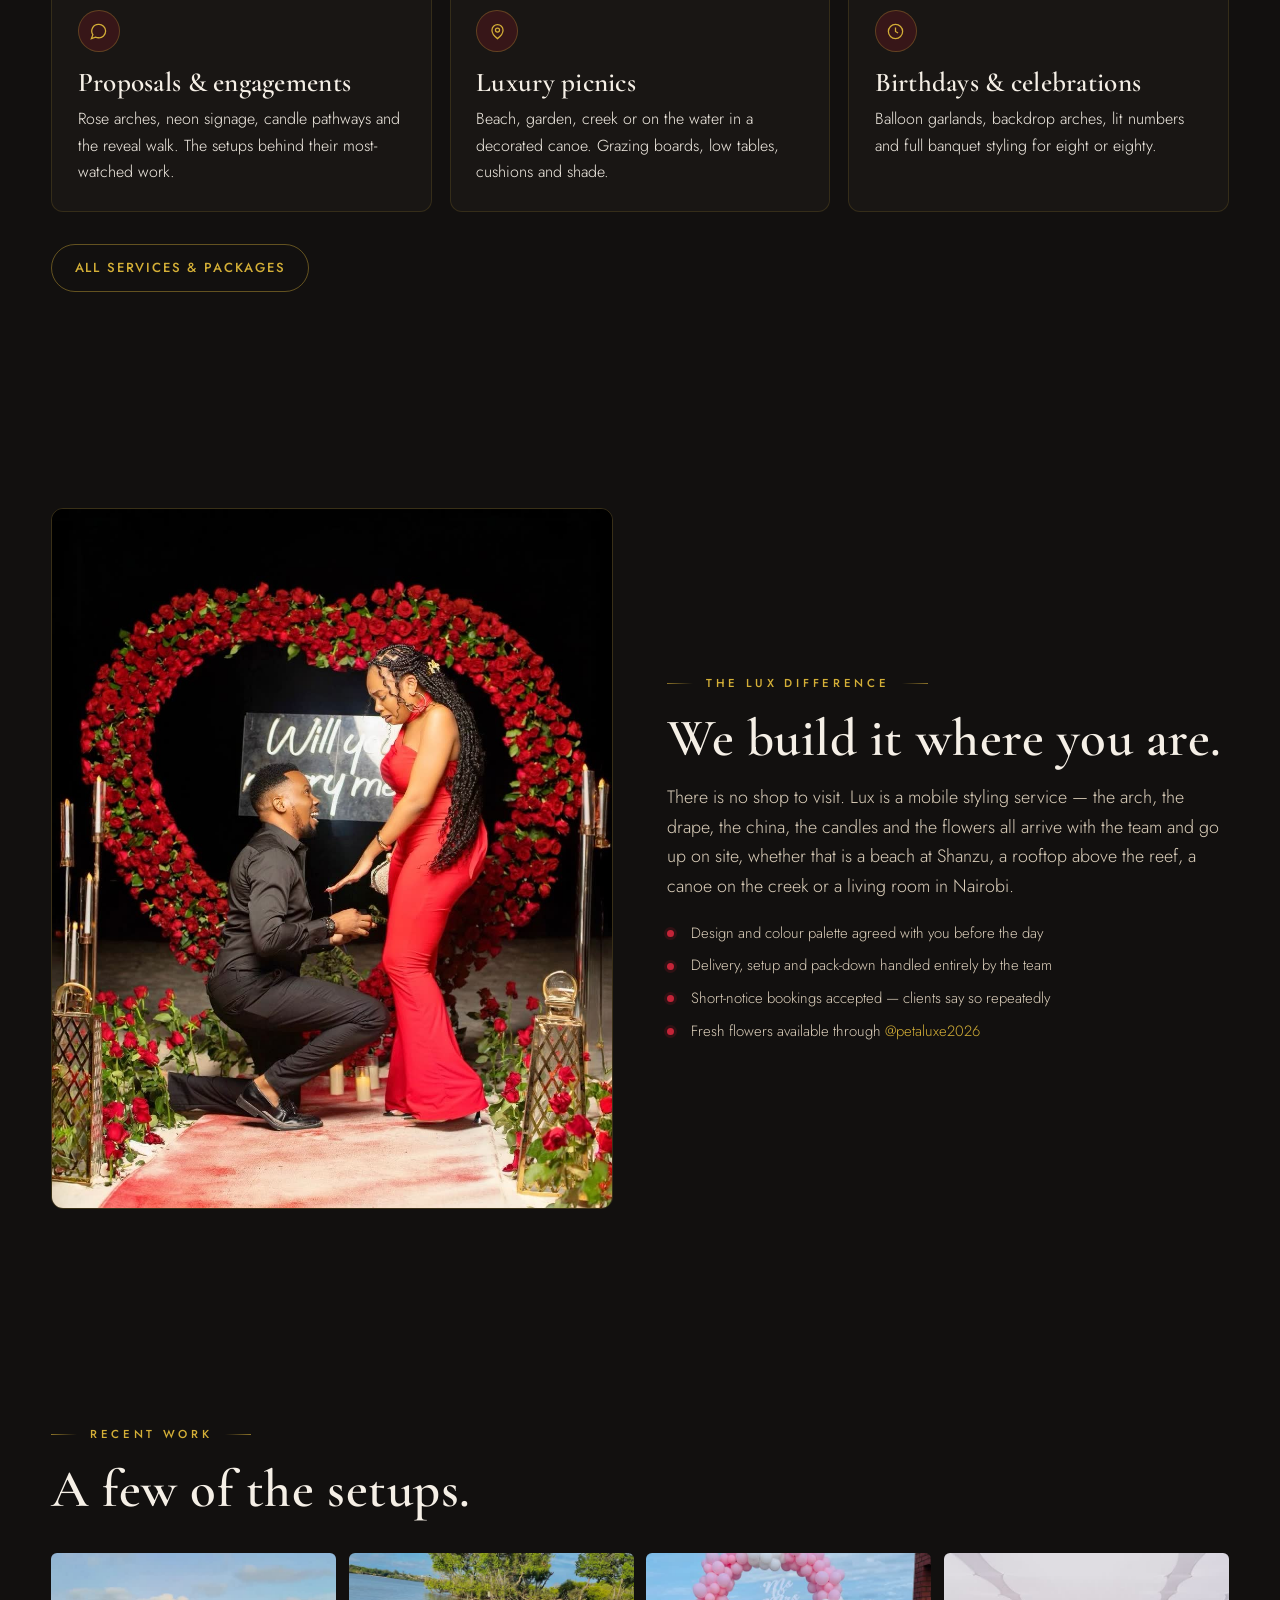
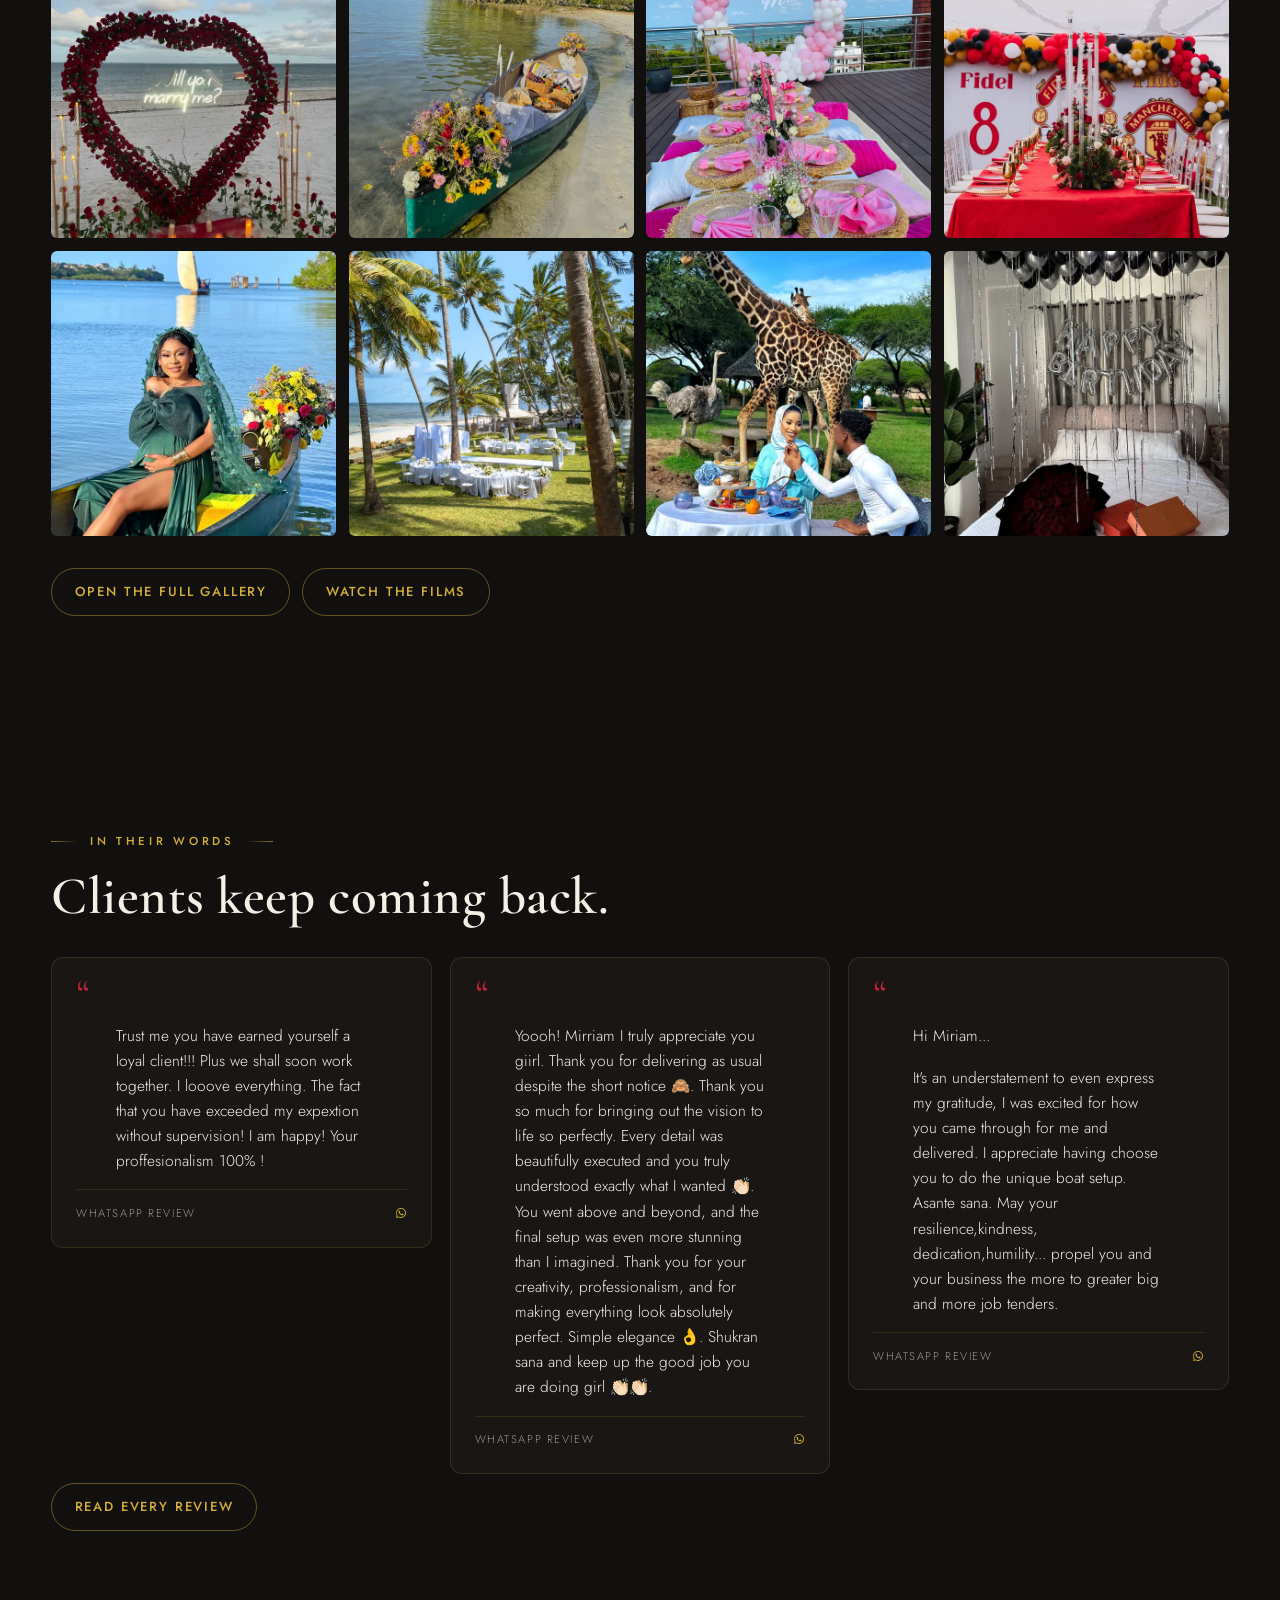
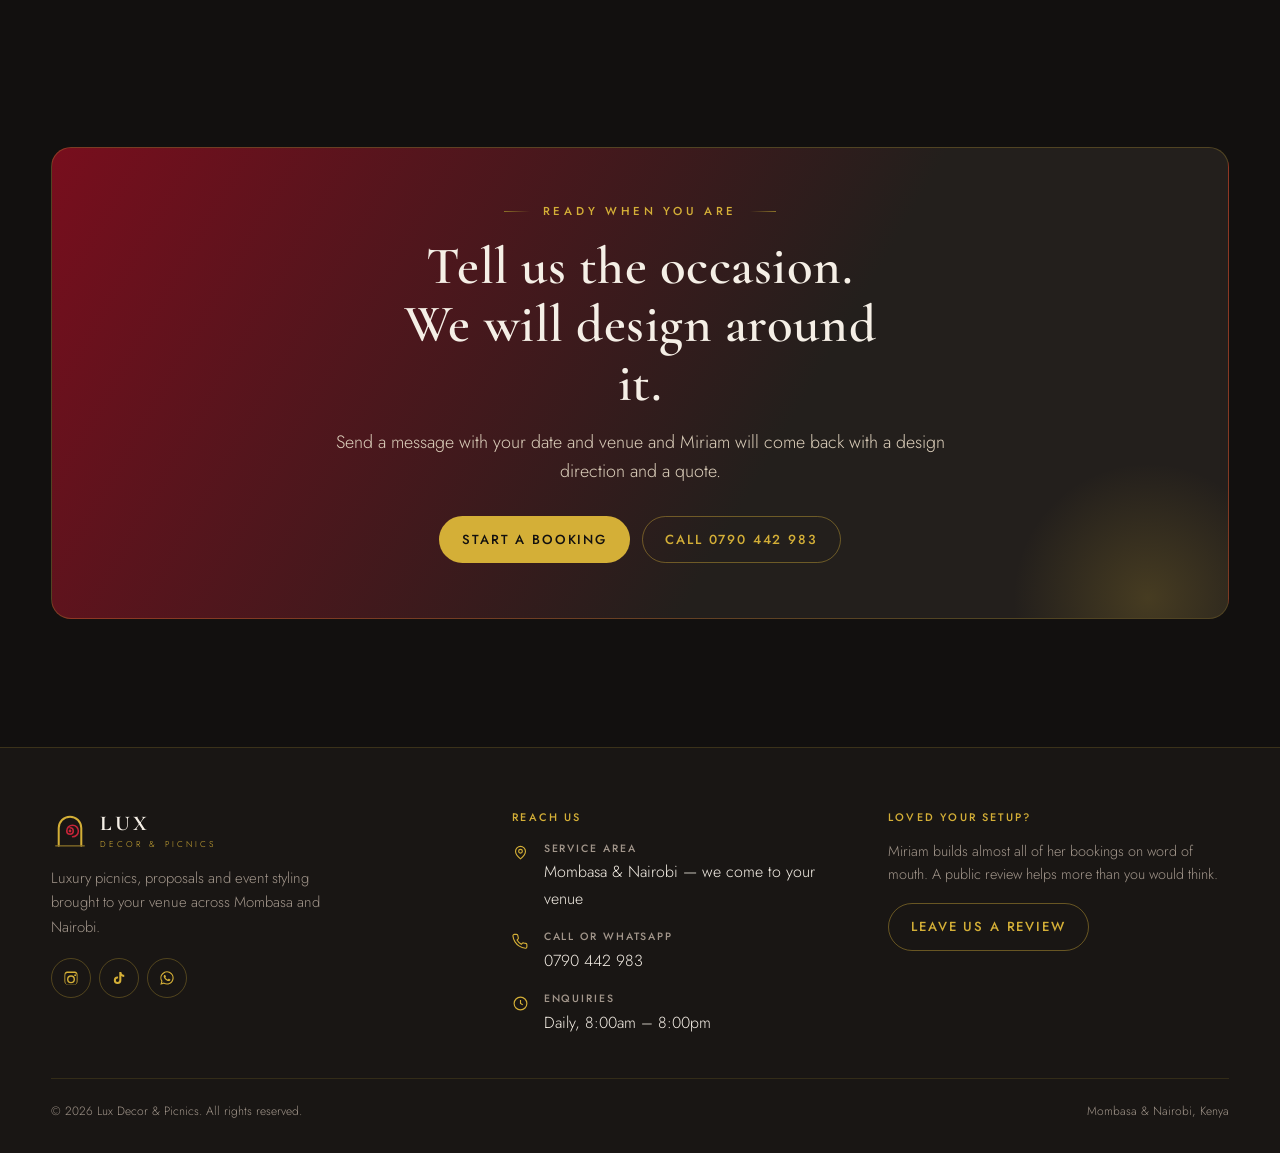
==== commit 9b926ad2: "Point og:image, og:url, twitter:image and canonical at the live Pages URL Co-Authored-By: Claude Opu" ====
--- a/index.html
+++ b/index.html
@@ -1,207 +1,207 @@
-<!DOCTYPE html>
-<html lang="en">
-<head>
-<meta charset="utf-8">
-<meta name="viewport" content="width=device-width, initial-scale=1">
-<title>Lux Decor &amp; Picnics — Luxury Picnics, Proposals &amp; Event Styling in Mombasa</title>
-<meta name="description" content="Lux Decor &amp; Picnics style proposals, luxury picnics, birthdays and weddings across Mombasa and Nairobi. Setups brought to your venue. WhatsApp Miriam on 0790 442 983.">
-<link rel="canonical" href="https://REPLACE-WITH-LIVE-URL/index.html">
-<meta property="og:type" content="website">
-<meta property="og:site_name" content="Lux Decor &amp; Picnics">
-<meta property="og:title" content="Lux Decor &amp; Picnics — Luxury Picnics, Proposals &amp; Event Styling in Mombasa">
-<meta property="og:description" content="Lux Decor &amp; Picnics style proposals, luxury picnics, birthdays and weddings across Mombasa and Nairobi. Setups brought to your venue. WhatsApp Miriam on 0790 442 983.">
-<meta property="og:url" content="https://REPLACE-WITH-LIVE-URL/index.html">
-<meta property="og:image" content="https://REPLACE-WITH-LIVE-URL/og-image.jpg">
-<meta property="og:image:width" content="1200">
-<meta property="og:image:height" content="630">
-<meta name="twitter:card" content="summary_large_image">
-<meta name="twitter:title" content="Lux Decor &amp; Picnics — Luxury Picnics, Proposals &amp; Event Styling in Mombasa">
-<meta name="twitter:description" content="Lux Decor &amp; Picnics style proposals, luxury picnics, birthdays and weddings across Mombasa and Nairobi. Setups brought to your venue. WhatsApp Miriam on 0790 442 983.">
-<meta name="twitter:image" content="https://REPLACE-WITH-LIVE-URL/og-image.jpg">
-<meta name="theme-color" content="#12100F">
-<link rel="icon" href="favicon.svg" type="image/svg+xml">
-<link rel="preconnect" href="https://fonts.googleapis.com">
-<link rel="preconnect" href="https://fonts.gstatic.com" crossorigin>
-<link href="https://fonts.googleapis.com/css2?family=Cormorant+Garamond:ital,wght@0,600;0,700;1,600&family=Jost:wght@300;400;500;600&display=swap" rel="stylesheet">
-<link rel="stylesheet" href="styles.css">
-</head>
-<body>
-<div class="splash" id="splash" aria-hidden="true"><div class="splash__in"><svg class="mark" viewBox="0 0 64 64" role="img" aria-label="Lux Decor and Picnics"><path class="mk-arch" d="M13 57V27a19 19 0 0 1 38 0v30"/><path class="mk-rose" d="M32 26.5a5.5 5.5 0 1 1-5.5 5.5"/><path class="mk-rose" d="M26.5 32a9.8 9.8 0 1 1 9.8 9.8"/><circle class="mk-dot" cx="32" cy="32" r="2.4"/><path class="mk-base" d="M8 57h48"/></svg><div class="splash__name">LUX</div></div></div>
-<header class="hdr" id="hdr">
-  <div class="hdr__in">
-    <a class="lockup" href="index.html" aria-label="Lux Decor and Picnics — home">
-      <svg class="mark" viewBox="0 0 64 64" role="img" aria-label="Lux Decor and Picnics"><path class="mk-arch" d="M13 57V27a19 19 0 0 1 38 0v30"/><path class="mk-rose" d="M32 26.5a5.5 5.5 0 1 1-5.5 5.5"/><path class="mk-rose" d="M26.5 32a9.8 9.8 0 1 1 9.8 9.8"/><circle class="mk-dot" cx="32" cy="32" r="2.4"/><path class="mk-base" d="M8 57h48"/></svg>
-      <span class="lockup__txt"><span class="lockup__name">LUX</span><span class="lockup__sub">Decor &amp; Picnics</span></span>
-    </a>
-    <nav class="nav" aria-label="Primary"><a href="index.html" aria-current="page">Home</a><a href="services.html">Services</a><a href="gallery.html">Gallery</a><a href="films.html">Films</a><a href="reviews.html">Reviews</a><a href="contact.html">Contact</a></nav>
-    <a class="btn btn--primary hdr__cta" href="https://wa.me/254790442983?text=Hi%20Lux%20Decor%20%26%20Picnics%2C%20I%20saw%20your%20website%20and%20I%20would%20like%20to%20ask%20about%20a%20setup." target="_blank" rel="noopener"><svg viewBox="0 0 24 24" aria-hidden="true"><path d="M12.04 2C6.58 2 2.13 6.45 2.13 11.91c0 1.75.46 3.45 1.32 4.95L2 22l5.25-1.38a9.9 9.9 0 0 0 4.79 1.22h.01c5.46 0 9.91-4.45 9.91-9.91S17.5 2 12.04 2zm0 18.15h-.01a8.2 8.2 0 0 1-4.19-1.15l-.3-.18-3.12.82.83-3.04-.2-.31a8.22 8.22 0 0 1 12.76-10.2 8.22 8.22 0 0 1-5.77 14.06zm4.52-6.16c-.25-.12-1.47-.72-1.69-.81-.23-.08-.39-.12-.56.13-.16.24-.64.8-.79.97-.14.16-.29.18-.54.06-.25-.12-1.05-.39-1.99-1.23-.74-.66-1.23-1.47-1.38-1.72-.14-.25-.01-.38.11-.5.11-.11.25-.29.37-.43.13-.15.17-.25.25-.41.08-.17.04-.31-.02-.43-.06-.12-.56-1.34-.76-1.84-.2-.48-.4-.41-.56-.42h-.47c-.17 0-.43.06-.66.31-.23.25-.86.85-.86 2.07 0 1.22.89 2.4 1.01 2.56.12.17 1.75 2.67 4.23 3.74.59.26 1.05.41 1.41.52.59.19 1.13.16 1.56.1.48-.07 1.47-.6 1.68-1.18.21-.58.21-1.07.14-1.18-.06-.11-.22-.17-.47-.29z"/></svg> Book a setup</a>
-    <button class="burger" id="burger" aria-label="Menu" aria-expanded="false" aria-controls="drawer"><span></span></button>
-  </div>
-</header>
-<div class="drawer" id="drawer">
-  <a class="drawer__link" href="index.html" aria-current="page">Home<span>01</span></a><a class="drawer__link" href="services.html">Services<span>02</span></a><a class="drawer__link" href="gallery.html">Gallery<span>03</span></a><a class="drawer__link" href="films.html">Films<span>04</span></a><a class="drawer__link" href="reviews.html">Reviews<span>05</span></a><a class="drawer__link" href="contact.html">Contact<span>06</span></a>
-  <div class="drawer__foot">
-    <a class="btn btn--primary" href="https://wa.me/254790442983?text=Hi%20Lux%20Decor%20%26%20Picnics%2C%20I%20saw%20your%20website%20and%20I%20would%20like%20to%20ask%20about%20a%20setup." target="_blank" rel="noopener"><svg viewBox="0 0 24 24" aria-hidden="true"><path d="M12.04 2C6.58 2 2.13 6.45 2.13 11.91c0 1.75.46 3.45 1.32 4.95L2 22l5.25-1.38a9.9 9.9 0 0 0 4.79 1.22h.01c5.46 0 9.91-4.45 9.91-9.91S17.5 2 12.04 2zm0 18.15h-.01a8.2 8.2 0 0 1-4.19-1.15l-.3-.18-3.12.82.83-3.04-.2-.31a8.22 8.22 0 0 1 12.76-10.2 8.22 8.22 0 0 1-5.77 14.06zm4.52-6.16c-.25-.12-1.47-.72-1.69-.81-.23-.08-.39-.12-.56.13-.16.24-.64.8-.79.97-.14.16-.29.18-.54.06-.25-.12-1.05-.39-1.99-1.23-.74-.66-1.23-1.47-1.38-1.72-.14-.25-.01-.38.11-.5.11-.11.25-.29.37-.43.13-.15.17-.25.25-.41.08-.17.04-.31-.02-.43-.06-.12-.56-1.34-.76-1.84-.2-.48-.4-.41-.56-.42h-.47c-.17 0-.43.06-.66.31-.23.25-.86.85-.86 2.07 0 1.22.89 2.4 1.01 2.56.12.17 1.75 2.67 4.23 3.74.59.26 1.05.41 1.41.52.59.19 1.13.16 1.56.1.48-.07 1.47-.6 1.68-1.18.21-.58.21-1.07.14-1.18-.06-.11-.22-.17-.47-.29z"/></svg> WhatsApp us</a>
-    <a class="btn btn--ghost" href="tel:+254790442983">Call 0790 442 983</a>
-  </div>
-</div>
-<main>
-<section class="hero">
-  <div class="hero__media">
-    <img src="images/red-rose-heart-beach.jpg" alt="Red-rose heart arch on the beach at dusk with a neon proposal sign and lit candles" fetchpriority="high" width="1200" height="1600">
-  </div>
-  <div class="hero__scrim"></div>
-  <div class="hero__in">
-    <div class="gold-rule" aria-hidden="true"></div>
-    <h1 style="margin-top:1.2rem">
-      <span class="reveal-line"><span>Some moments</span></span>
-      <span class="reveal-line"><span>deserve <em>a room</em></span></span>
-      <span class="reveal-line"><span>built for them.</span></span>
-    </h1>
-    <p class="lede hero__lede">Proposals, luxury picnics and celebration styling on the Kenyan coast &mdash; designed, delivered and set up at your venue by Miriam and the Lux team.</p>
-    <div class="btn-row hero__cta">
-      <a class="btn btn--primary" href="contact.html#book"><svg viewBox="0 0 24 24" aria-hidden="true"><path d="M12.04 2C6.58 2 2.13 6.45 2.13 11.91c0 1.75.46 3.45 1.32 4.95L2 22l5.25-1.38a9.9 9.9 0 0 0 4.79 1.22h.01c5.46 0 9.91-4.45 9.91-9.91S17.5 2 12.04 2zm0 18.15h-.01a8.2 8.2 0 0 1-4.19-1.15l-.3-.18-3.12.82.83-3.04-.2-.31a8.22 8.22 0 0 1 12.76-10.2 8.22 8.22 0 0 1-5.77 14.06zm4.52-6.16c-.25-.12-1.47-.72-1.69-.81-.23-.08-.39-.12-.56.13-.16.24-.64.8-.79.97-.14.16-.29.18-.54.06-.25-.12-1.05-.39-1.99-1.23-.74-.66-1.23-1.47-1.38-1.72-.14-.25-.01-.38.11-.5.11-.11.25-.29.37-.43.13-.15.17-.25.25-.41.08-.17.04-.31-.02-.43-.06-.12-.56-1.34-.76-1.84-.2-.48-.4-.41-.56-.42h-.47c-.17 0-.43.06-.66.31-.23.25-.86.85-.86 2.07 0 1.22.89 2.4 1.01 2.56.12.17 1.75 2.67 4.23 3.74.59.26 1.05.41 1.41.52.59.19 1.13.16 1.56.1.48-.07 1.47-.6 1.68-1.18.21-.58.21-1.07.14-1.18-.06-.11-.22-.17-.47-.29z"/></svg> Start a booking</a>
-      <a class="btn btn--ghost" href="gallery.html">See the work</a>
-    </div>
-    <div class="hero__meta">
-      <span><b>Mombasa</b> &amp; Nairobi</span>
-      <span><b>178</b> setups shared</span>
-      <span><b>38.3K</b> likes on TikTok</span>
-    </div>
-  </div>
-</section>
-
-<section class="section--tight">
-  <div class="shell">
-    <div class="stats rv">
-      <div class="stat"><div class="stat__n"><span data-count="1931">1931</span>+</div><div class="stat__l">Instagram followers</div></div>
-      <div class="stat"><div class="stat__n"><span data-count="178">178</span></div><div class="stat__l">Setups posted</div></div>
-      <div class="stat"><div class="stat__n"><span data-count="38.3" data-suffix="K">38.3K</span></div><div class="stat__l">TikTok likes</div></div>
-      <div class="stat"><div class="stat__n"><span data-count="2">2</span></div><div class="stat__l">Cities covered</div></div>
-    </div>
-  </div>
-</section>
-
-<section class="section">
-  <div class="shell">
-    <p class="eyebrow rv">What we do</p>
-    <h2 class="rv" style="max-width:18ch">Full-service styling, start to pack-down.</h2>
-    <p class="lede rv rv-d1" style="margin-top:1rem">You choose the occasion and the feeling. Lux handles the design, the hire, the flowers, the transport and the setup &mdash; then clears it all away afterwards.</p>
-    <div class="grid grid--3" style="margin-top:2.4rem"><article class="card rv rv-d1"><div class="card__ico"><svg viewBox="0 0 24 24" aria-hidden="true"><path d="M21 11.5a8.4 8.4 0 0 1-9 8.4 9.2 9.2 0 0 1-3.8-.8L3 21l1.9-5A8.3 8.3 0 0 1 12 3.1a8.4 8.4 0 0 1 9 8.4z"/></svg></div><h3>Proposals &amp; engagements</h3><p>Rose arches, neon signage, candle pathways and the reveal walk. The setups behind their most-watched work.</p></article><article class="card rv rv-d2"><div class="card__ico"><svg viewBox="0 0 24 24" aria-hidden="true"><path d="M12 21s7-5.4 7-10.6A7 7 0 0 0 5 10.4C5 15.6 12 21 12 21z"/><circle cx="12" cy="10.2" r="2.6"/></svg></div><h3>Luxury picnics</h3><p>Beach, garden, creek or on the water in a decorated canoe. Grazing boards, low tables, cushions and shade.</p></article><article class="card rv rv-d3"><div class="card__ico"><svg viewBox="0 0 24 24" aria-hidden="true"><circle cx="12" cy="12" r="9"/><path d="M12 7v5l3.2 1.9"/></svg></div><h3>Birthdays &amp; celebrations</h3><p>Balloon garlands, backdrop arches, lit numbers and full banquet styling for eight or eighty.</p></article></div>
-    <div class="btn-row rv" style="margin-top:2rem"><a class="btn btn--ghost" href="services.html">All services &amp; packages</a></div>
-  </div>
-</section>
-
-<section class="section--tight">
-  <div class="shell">
-    <div class="split">
-      <div class="frame rv"><img src="images/proposal-red-heart-moment.jpg" alt="A man on one knee proposing inside a red-rose heart arch" loading="lazy" width="1200" height="1335"></div>
-      <div class="rv rv-d1">
-        <p class="eyebrow">The Lux difference</p>
-        <h2>We build it where you are.</h2>
-        <p class="lede" style="margin-top:1rem">There is no shop to visit. Lux is a mobile styling service &mdash; the arch, the drape, the china, the candles and the flowers all arrive with the team and go up on site, whether that is a beach at Shanzu, a rooftop above the reef, a canoe on the creek or a living room in Nairobi.</p>
-        <ul class="tickset">
-          <li>Design and colour palette agreed with you before the day</li>
-          <li>Delivery, setup and pack-down handled entirely by the team</li>
-          <li>Short-notice bookings accepted &mdash; clients say so repeatedly</li>
-          <li>Fresh flowers available through <a href="https://www.instagram.com/petaluxe2026/" target="_blank" rel="noopener" style="color:var(--gold)">@petaluxe2026</a></li>
-        </ul>
-      </div>
-    </div>
-  </div>
-</section>
-
-<section class="section">
-  <div class="shell">
-    <p class="eyebrow rv">Recent work</p>
-    <h2 class="rv">A few of the setups.</h2>
-    <div class="gal" style="margin-top:2.2rem"><button class="gal__item rv" data-full="images/red-rose-heart-beach.jpg" data-cap="Red-rose heart arch on the sand at dusk, taper candles either side and a rose-lined red carpet."><img src="images/thumbs/red-rose-heart-beach.jpg" alt="Red-rose heart arch on the sand at dusk, taper candles either side and a rose-lined red carpet." loading="lazy" decoding="async" width="620" height="620"><span class="gal__cap">Red-rose heart arch on the sand at dusk, taper candles either side and a rose-lined red carpet.</span></button>
-<button class="gal__item rv" data-full="images/boat-picnic-sunflowers.jpg" data-cap="The same canoe from the bow, sunflowers and wildflowers spilling over the prow onto the shallows."><img src="images/thumbs/boat-picnic-sunflowers.jpg" alt="The same canoe from the bow, sunflowers and wildflowers spilling over the prow onto the shallows." loading="lazy" decoding="async" width="620" height="620"><span class="gal__cap">The same canoe from the bow, sunflowers and wildflowers spilling over the prow onto the shallows.</span></button>
-<button class="gal__item rv" data-full="images/ms-to-mrs-rooftop-table.jpg" data-cap="&#x27;Ms to Mrs&#x27; rooftop bridal shower: pink balloon ring, raffia chargers and floor cushions above the reef."><img src="images/thumbs/ms-to-mrs-rooftop-table.jpg" alt="&#x27;Ms to Mrs&#x27; rooftop bridal shower: pink balloon ring, raffia chargers and floor cushions above the reef." loading="lazy" decoding="async" width="620" height="620"><span class="gal__cap">&#x27;Ms to Mrs&#x27; rooftop bridal shower: pink balloon ring, raffia chargers and floor cushions above the reef.</span></button>
-<button class="gal__item rv" data-full="images/fidel-8-manutd.jpg" data-cap="Fidel&#x27;s 8th — Manchester United theme, red and gold garland over a long candlelit banquet."><img src="images/thumbs/fidel-8-manutd.jpg" alt="Fidel&#x27;s 8th — Manchester United theme, red and gold garland over a long candlelit banquet." loading="lazy" decoding="async" width="620" height="620"><span class="gal__cap">Fidel&#x27;s 8th — Manchester United theme, red and gold garland over a long candlelit banquet.</span></button>
-<button class="gal__item rv" data-full="images/maternity-canoe-dhow.jpg" data-cap="Maternity shoot afloat — emerald gown, butterfly veil, a dhow under sail in the background."><img src="images/thumbs/maternity-canoe-dhow.jpg" alt="Maternity shoot afloat — emerald gown, butterfly veil, a dhow under sail in the background." loading="lazy" decoding="async" width="620" height="620"><span class="gal__cap">Maternity shoot afloat — emerald gown, butterfly veil, a dhow under sail in the background.</span></button>
-<button class="gal__item rv" data-full="images/beachfront-white-reception.jpg" data-cap="Full beachfront reception under the palms — white rounds, drape backdrop and an aisle to the sand."><img src="images/thumbs/beachfront-white-reception.jpg" alt="Full beachfront reception under the palms — white rounds, drape backdrop and an aisle to the sand." loading="lazy" decoding="async" width="620" height="620"><span class="gal__cap">Full beachfront reception under the palms — white rounds, drape backdrop and an aisle to the sand.</span></button>
-<button class="gal__item rv" data-full="images/giraffe-couple-high-tea.jpg" data-cap="Couple&#x27;s high tea with giraffes wandering in behind — blue roses and matching china."><img src="images/thumbs/giraffe-couple-high-tea.jpg" alt="Couple&#x27;s high tea with giraffes wandering in behind — blue roses and matching china." loading="lazy" decoding="async" width="620" height="620"><span class="gal__cap">Couple&#x27;s high tea with giraffes wandering in behind — blue roses and matching china.</span></button>
-<button class="gal__item rv" data-full="images/black-silver-room-roses.jpg" data-cap="Ceiling packed with black and silver balloons, a hundred red roses waiting on the bed."><img src="images/thumbs/black-silver-room-roses.jpg" alt="Ceiling packed with black and silver balloons, a hundred red roses waiting on the bed." loading="lazy" decoding="async" width="620" height="620"><span class="gal__cap">Ceiling packed with black and silver balloons, a hundred red roses waiting on the bed.</span></button></div>
-    <div class="btn-row rv" style="margin-top:2rem">
-      <a class="btn btn--ghost" href="gallery.html">Open the full gallery</a>
-      <a class="btn btn--ghost" href="films.html">Watch the films</a>
-    </div>
-  </div>
-</section>
-
-<section class="section--tight">
-  <div class="shell">
-    <p class="eyebrow rv">In their words</p>
-    <h2 class="rv">Clients keep coming back.</h2>
-    <div class="quotes" style="margin-top:2rem"><figure class="quote rv"><span class="quote__mark">&ldquo;</span><blockquote><p>Trust me you have earned yourself a loyal client!!! Plus we shall soon work together. I looove everything. The fact that you have exceeded my expextion without supervision! I am happy! Your proffesionalism 100% !</p></blockquote><figcaption class="quote__by"><span>WhatsApp review</span><span class="quote__src"><svg viewBox="0 0 24 24" aria-hidden="true"><path d="M12.04 2C6.58 2 2.13 6.45 2.13 11.91c0 1.75.46 3.45 1.32 4.95L2 22l5.25-1.38a9.9 9.9 0 0 0 4.79 1.22h.01c5.46 0 9.91-4.45 9.91-9.91S17.5 2 12.04 2zm0 18.15h-.01a8.2 8.2 0 0 1-4.19-1.15l-.3-.18-3.12.82.83-3.04-.2-.31a8.22 8.22 0 0 1 12.76-10.2 8.22 8.22 0 0 1-5.77 14.06zm4.52-6.16c-.25-.12-1.47-.72-1.69-.81-.23-.08-.39-.12-.56.13-.16.24-.64.8-.79.97-.14.16-.29.18-.54.06-.25-.12-1.05-.39-1.99-1.23-.74-.66-1.23-1.47-1.38-1.72-.14-.25-.01-.38.11-.5.11-.11.25-.29.37-.43.13-.15.17-.25.25-.41.08-.17.04-.31-.02-.43-.06-.12-.56-1.34-.76-1.84-.2-.48-.4-.41-.56-.42h-.47c-.17 0-.43.06-.66.31-.23.25-.86.85-.86 2.07 0 1.22.89 2.4 1.01 2.56.12.17 1.75 2.67 4.23 3.74.59.26 1.05.41 1.41.52.59.19 1.13.16 1.56.1.48-.07 1.47-.6 1.68-1.18.21-.58.21-1.07.14-1.18-.06-.11-.22-.17-.47-.29z"/></svg></span></figcaption></figure><figure class="quote rv"><span class="quote__mark">&ldquo;</span><blockquote><p>Yoooh! Mirriam I truly appreciate you giirl. Thank you for delivering as usual despite the short notice 🙈. Thank you so much for bringing out the vision to life so perfectly. Every detail was beautifully executed and you truly understood exactly what I wanted 👏🏻. You went above and beyond, and the final setup was even more stunning than I imagined. Thank you for your creativity, professionalism, and for making everything look absolutely perfect. Simple elegance 👌. Shukran sana and keep up the good job you are doing girl 👏🏻👏🏻.</p></blockquote><figcaption class="quote__by"><span>WhatsApp review</span><span class="quote__src"><svg viewBox="0 0 24 24" aria-hidden="true"><path d="M12.04 2C6.58 2 2.13 6.45 2.13 11.91c0 1.75.46 3.45 1.32 4.95L2 22l5.25-1.38a9.9 9.9 0 0 0 4.79 1.22h.01c5.46 0 9.91-4.45 9.91-9.91S17.5 2 12.04 2zm0 18.15h-.01a8.2 8.2 0 0 1-4.19-1.15l-.3-.18-3.12.82.83-3.04-.2-.31a8.22 8.22 0 0 1 12.76-10.2 8.22 8.22 0 0 1-5.77 14.06zm4.52-6.16c-.25-.12-1.47-.72-1.69-.81-.23-.08-.39-.12-.56.13-.16.24-.64.8-.79.97-.14.16-.29.18-.54.06-.25-.12-1.05-.39-1.99-1.23-.74-.66-1.23-1.47-1.38-1.72-.14-.25-.01-.38.11-.5.11-.11.25-.29.37-.43.13-.15.17-.25.25-.41.08-.17.04-.31-.02-.43-.06-.12-.56-1.34-.76-1.84-.2-.48-.4-.41-.56-.42h-.47c-.17 0-.43.06-.66.31-.23.25-.86.85-.86 2.07 0 1.22.89 2.4 1.01 2.56.12.17 1.75 2.67 4.23 3.74.59.26 1.05.41 1.41.52.59.19 1.13.16 1.56.1.48-.07 1.47-.6 1.68-1.18.21-.58.21-1.07.14-1.18-.06-.11-.22-.17-.47-.29z"/></svg></span></figcaption></figure><figure class="quote rv"><span class="quote__mark">&ldquo;</span><blockquote><p>Hi Miriam...</p><p>It&#x27;s an understatement to even express my gratitude, I was excited for how you came through for me and delivered. I appreciate having choose you to do the unique boat setup. Asante sana. May your resilience,kindness, dedication,humility... propel you and your business the more to greater big and more job tenders.</p></blockquote><figcaption class="quote__by"><span>WhatsApp review</span><span class="quote__src"><svg viewBox="0 0 24 24" aria-hidden="true"><path d="M12.04 2C6.58 2 2.13 6.45 2.13 11.91c0 1.75.46 3.45 1.32 4.95L2 22l5.25-1.38a9.9 9.9 0 0 0 4.79 1.22h.01c5.46 0 9.91-4.45 9.91-9.91S17.5 2 12.04 2zm0 18.15h-.01a8.2 8.2 0 0 1-4.19-1.15l-.3-.18-3.12.82.83-3.04-.2-.31a8.22 8.22 0 0 1 12.76-10.2 8.22 8.22 0 0 1-5.77 14.06zm4.52-6.16c-.25-.12-1.47-.72-1.69-.81-.23-.08-.39-.12-.56.13-.16.24-.64.8-.79.97-.14.16-.29.18-.54.06-.25-.12-1.05-.39-1.99-1.23-.74-.66-1.23-1.47-1.38-1.72-.14-.25-.01-.38.11-.5.11-.11.25-.29.37-.43.13-.15.17-.25.25-.41.08-.17.04-.31-.02-.43-.06-.12-.56-1.34-.76-1.84-.2-.48-.4-.41-.56-.42h-.47c-.17 0-.43.06-.66.31-.23.25-.86.85-.86 2.07 0 1.22.89 2.4 1.01 2.56.12.17 1.75 2.67 4.23 3.74.59.26 1.05.41 1.41.52.59.19 1.13.16 1.56.1.48-.07 1.47-.6 1.68-1.18.21-.58.21-1.07.14-1.18-.06-.11-.22-.17-.47-.29z"/></svg></span></figcaption></figure></div>
-    <div class="btn-row rv" style="margin-top:.6rem"><a class="btn btn--ghost" href="reviews.html">Read every review</a></div>
-  </div>
-</section>
-
-<section class="section">
-  <div class="shell">
-    <div class="band rv center">
-      <p class="eyebrow">Ready when you are</p>
-      <h2 style="max-width:20ch;margin-inline:auto">Tell us the occasion. We will design around it.</h2>
-      <p class="lede" style="margin-top:1rem">Send a message with your date and venue and Miriam will come back with a design direction and a quote.</p>
-      <div class="btn-row" style="margin-top:1.8rem">
-        <a class="btn btn--gold" href="contact.html#book">Start a booking</a>
-        <a class="btn btn--ghost" href="tel:+254790442983">Call 0790 442 983</a>
-      </div>
-    </div>
-  </div>
-</section>
-</main>
-<div class="lb" id="lb" role="dialog" aria-modal="true" aria-label="Photo viewer">
-  <div class="lb__bar">
-    <span class="lb__count" id="lbCount">1 / 1</span>
-    <button class="lb__x" id="lbClose" aria-label="Close viewer"><svg viewBox="0 0 24 24"><path d="M5 5l14 14M19 5L5 19"/></svg></button>
-  </div>
-  <div class="lb__stage">
-    <button class="lb__nav lb__nav--prev" id="lbPrev" aria-label="Previous photo"><svg viewBox="0 0 24 24"><path d="M15 5l-7 7 7 7"/></svg></button>
-    <img id="lbImg" src="" alt="">
-    <button class="lb__nav lb__nav--next" id="lbNext" aria-label="Next photo"><svg viewBox="0 0 24 24"><path d="M9 5l7 7-7 7"/></svg></button>
-  </div>
-  <p class="lb__cap" id="lbCap"></p>
-</div><footer class="ftr">
-  <div class="shell">
-    <div class="ftr__top">
-      <div>
-        <a class="lockup" href="index.html" aria-label="Lux Decor and Picnics — home">
-          <svg class="mark" viewBox="0 0 64 64" role="img" aria-label="Lux Decor and Picnics"><path class="mk-arch" d="M13 57V27a19 19 0 0 1 38 0v30"/><path class="mk-rose" d="M32 26.5a5.5 5.5 0 1 1-5.5 5.5"/><path class="mk-rose" d="M26.5 32a9.8 9.8 0 1 1 9.8 9.8"/><circle class="mk-dot" cx="32" cy="32" r="2.4"/><path class="mk-base" d="M8 57h48"/></svg>
-          <span class="lockup__txt"><span class="lockup__name">LUX</span><span class="lockup__sub">Decor &amp; Picnics</span></span>
-        </a>
-        <p class="ftr__tag">Luxury picnics, proposals and event styling brought to your venue across Mombasa and Nairobi.</p>
-        <div class="socials">
-          <a href="https://www.instagram.com/luxdecorandpicnics/" target="_blank" rel="noopener" aria-label="Instagram"><svg viewBox="0 0 24 24" aria-hidden="true"><path d="M12 2.16c3.2 0 3.58.01 4.85.07 1.17.05 1.8.25 2.23.41.56.22.96.48 1.38.9.42.42.68.82.9 1.38.16.42.36 1.06.41 2.23.06 1.27.07 1.65.07 4.85s-.01 3.58-.07 4.85c-.05 1.17-.25 1.8-.41 2.23-.22.56-.48.96-.9 1.38-.42.42-.82.68-1.38.9-.42.16-1.06.36-2.23.41-1.27.06-1.65.07-4.85.07s-3.58-.01-4.85-.07c-1.17-.05-1.8-.25-2.23-.41-.56-.22-.96-.48-1.38-.9-.42-.42-.68-.82-.9-1.38-.16-.42-.36-1.06-.41-2.23C2.17 15.58 2.16 15.2 2.16 12s.01-3.58.07-4.85c.05-1.17.25-1.8.41-2.23.22-.56.48-.96.9-1.38.42-.42.82-.68 1.38-.9.42-.16 1.06-.36 2.23-.41C8.42 2.17 8.8 2.16 12 2.16zm0 2.16c-3.14 0-3.51.01-4.75.07-.9.04-1.39.19-1.71.32-.43.17-.74.37-1.06.69-.32.32-.52.63-.69 1.06-.13.32-.28.81-.32 1.71-.06 1.24-.07 1.61-.07 4.75s.01 3.51.07 4.75c.4.9.19 1.39.32 1.71.17.43.37.74.69 1.06.32.32.63.52 1.06.69.32.13.81.28 1.71.32 1.24.06 1.61.07 4.75.07s3.51-.01 4.75-.07c.9-.04 1.39-.19 1.71-.32.43-.17.74-.37 1.06-.69.32-.32.52-.63.69-1.06.13-.32.28-.81.32-1.71.06-1.24.07-1.61.07-4.75s-.01-3.51-.07-4.75c-.04-.9-.19-1.39-.32-1.71a2.86 2.86 0 0 0-.69-1.06 2.86 2.86 0 0 0-1.06-.69c-.32-.13-.81-.28-1.71-.32-1.24-.06-1.61-.07-4.75-.07zm0 3.68a5.999 5.999 0 1 1 0 12 5.999 5.999 0 0 1 0-12zm0 9.89a3.89 3.89 0 1 0 0-7.78 3.89 3.89 0 0 0 0 7.78zm7.64-10.13a1.4 1.4 0 1 1-2.8 0 1.4 1.4 0 0 1 2.8 0z"/></svg></a>
-          <a href="https://www.tiktok.com/@luxdecorandpicnics" target="_blank" rel="noopener" aria-label="TikTok"><svg viewBox="0 0 24 24" aria-hidden="true"><path d="M16.6 5.82A4.28 4.28 0 0 1 15.54 3h-3.09v12.4a2.59 2.59 0 0 1-2.59 2.5 2.59 2.59 0 1 1 .77-5.06V9.68a5.67 5.67 0 0 0-.77-.05A5.66 5.66 0 1 0 15.54 15.3V8.99a7.34 7.34 0 0 0 4.29 1.38V7.28a4.29 4.29 0 0 1-3.23-1.46z"/></svg></a>
-          <a href="https://wa.me/254790442983?text=Hi%20Lux%20Decor%20%26%20Picnics%2C%20I%20saw%20your%20website%20and%20I%20would%20like%20to%20ask%20about%20a%20setup." target="_blank" rel="noopener" aria-label="WhatsApp"><svg viewBox="0 0 24 24" aria-hidden="true"><path d="M12.04 2C6.58 2 2.13 6.45 2.13 11.91c0 1.75.46 3.45 1.32 4.95L2 22l5.25-1.38a9.9 9.9 0 0 0 4.79 1.22h.01c5.46 0 9.91-4.45 9.91-9.91S17.5 2 12.04 2zm0 18.15h-.01a8.2 8.2 0 0 1-4.19-1.15l-.3-.18-3.12.82.83-3.04-.2-.31a8.22 8.22 0 0 1 12.76-10.2 8.22 8.22 0 0 1-5.77 14.06zm4.52-6.16c-.25-.12-1.47-.72-1.69-.81-.23-.08-.39-.12-.56.13-.16.24-.64.8-.79.97-.14.16-.29.18-.54.06-.25-.12-1.05-.39-1.99-1.23-.74-.66-1.23-1.47-1.38-1.72-.14-.25-.01-.38.11-.5.11-.11.25-.29.37-.43.13-.15.17-.25.25-.41.08-.17.04-.31-.02-.43-.06-.12-.56-1.34-.76-1.84-.2-.48-.4-.41-.56-.42h-.47c-.17 0-.43.06-.66.31-.23.25-.86.85-.86 2.07 0 1.22.89 2.4 1.01 2.56.12.17 1.75 2.67 4.23 3.74.59.26 1.05.41 1.41.52.59.19 1.13.16 1.56.1.48-.07 1.47-.6 1.68-1.18.21-.58.21-1.07.14-1.18-.06-.11-.22-.17-.47-.29z"/></svg></a>
-        </div>
-      </div>
-      <div>
-        <h4>Reach us</h4>
-        <ul class="info">
-          <li><svg viewBox="0 0 24 24" aria-hidden="true"><path d="M12 21s7-5.4 7-10.6A7 7 0 0 0 5 10.4C5 15.6 12 21 12 21z"/><circle cx="12" cy="10.2" r="2.6"/></svg><div><b>Service area</b>Mombasa &amp; Nairobi — we come to your venue</div></li>
-          <li><svg viewBox="0 0 24 24" aria-hidden="true"><path d="M21 16.5v3a2 2 0 0 1-2.2 2 19.6 19.6 0 0 1-8.5-3 19.3 19.3 0 0 1-6-6 19.6 19.6 0 0 1-3-8.5A2 2 0 0 1 3.3 2h3a2 2 0 0 1 2 1.7c.1 1 .3 1.9.6 2.8a2 2 0 0 1-.5 2.1L7.1 9.9a16 16 0 0 0 6 6l1.3-1.3a2 2 0 0 1 2.1-.5c.9.3 1.8.5 2.8.6a2 2 0 0 1 1.7 2z"/></svg><div><b>Call or WhatsApp</b><a href="tel:+254790442983">0790 442 983</a></div></li>
-          <li><svg viewBox="0 0 24 24" aria-hidden="true"><circle cx="12" cy="12" r="9"/><path d="M12 7v5l3.2 1.9"/></svg><div><b>Enquiries</b>Daily, 8:00am &ndash; 8:00pm</div></li>
-        </ul>
-      </div>
-      <div>
-        <h4>Loved your setup?</h4>
-        <p class="muted" style="font-size:.9rem">Miriam builds almost all of her bookings on word of mouth. A public review helps more than you would think.</p>
-        <div class="btn-row" style="margin-top:1rem">
-          <a class="btn btn--ghost" href="https://www.instagram.com/luxdecorandpicnics/" target="_blank" rel="noopener">Leave us a review</a>
-        </div>
-      </div>
-    </div>
-    <div class="ftr__bot">
-      <span>&copy; <span class="js-year">2026</span> Lux Decor &amp; Picnics. All rights reserved.</span>
-      <span>Mombasa &amp; Nairobi, Kenya</span>
-    </div>
-  </div>
-</footer>
-<a class="fab" href="https://wa.me/254790442983?text=Hi%20Lux%20Decor%20%26%20Picnics%2C%20I%20saw%20your%20website%20and%20I%20would%20like%20to%20ask%20about%20a%20setup." target="_blank" rel="noopener" aria-label="Chat with us on WhatsApp"><svg viewBox="0 0 24 24" aria-hidden="true"><path d="M12.04 2C6.58 2 2.13 6.45 2.13 11.91c0 1.75.46 3.45 1.32 4.95L2 22l5.25-1.38a9.9 9.9 0 0 0 4.79 1.22h.01c5.46 0 9.91-4.45 9.91-9.91S17.5 2 12.04 2zm0 18.15h-.01a8.2 8.2 0 0 1-4.19-1.15l-.3-.18-3.12.82.83-3.04-.2-.31a8.22 8.22 0 0 1 12.76-10.2 8.22 8.22 0 0 1-5.77 14.06zm4.52-6.16c-.25-.12-1.47-.72-1.69-.81-.23-.08-.39-.12-.56.13-.16.24-.64.8-.79.97-.14.16-.29.18-.54.06-.25-.12-1.05-.39-1.99-1.23-.74-.66-1.23-1.47-1.38-1.72-.14-.25-.01-.38.11-.5.11-.11.25-.29.37-.43.13-.15.17-.25.25-.41.08-.17.04-.31-.02-.43-.06-.12-.56-1.34-.76-1.84-.2-.48-.4-.41-.56-.42h-.47c-.17 0-.43.06-.66.31-.23.25-.86.85-.86 2.07 0 1.22.89 2.4 1.01 2.56.12.17 1.75 2.67 4.23 3.74.59.26 1.05.41 1.41.52.59.19 1.13.16 1.56.1.48-.07 1.47-.6 1.68-1.18.21-.58.21-1.07.14-1.18-.06-.11-.22-.17-.47-.29z"/></svg></a>
-<script src="app.js" defer></script>
-</body>
-</html>
+<!DOCTYPE html>
+<html lang="en">
+<head>
+<meta charset="utf-8">
+<meta name="viewport" content="width=device-width, initial-scale=1">
+<title>Lux Decor &amp; Picnics — Luxury Picnics, Proposals &amp; Event Styling in Mombasa</title>
+<meta name="description" content="Lux Decor &amp; Picnics style proposals, luxury picnics, birthdays and weddings across Mombasa and Nairobi. Setups brought to your venue. WhatsApp Miriam on 0790 442 983.">
+<link rel="canonical" href="https://ignatius-kimeu.github.io/storyfront-lux-decor-and-picnics/index.html">
+<meta property="og:type" content="website">
+<meta property="og:site_name" content="Lux Decor &amp; Picnics">
+<meta property="og:title" content="Lux Decor &amp; Picnics — Luxury Picnics, Proposals &amp; Event Styling in Mombasa">
+<meta property="og:description" content="Lux Decor &amp; Picnics style proposals, luxury picnics, birthdays and weddings across Mombasa and Nairobi. Setups brought to your venue. WhatsApp Miriam on 0790 442 983.">
+<meta property="og:url" content="https://ignatius-kimeu.github.io/storyfront-lux-decor-and-picnics/index.html">
+<meta property="og:image" content="https://ignatius-kimeu.github.io/storyfront-lux-decor-and-picnics/og-image.jpg">
+<meta property="og:image:width" content="1200">
+<meta property="og:image:height" content="630">
+<meta name="twitter:card" content="summary_large_image">
+<meta name="twitter:title" content="Lux Decor &amp; Picnics — Luxury Picnics, Proposals &amp; Event Styling in Mombasa">
+<meta name="twitter:description" content="Lux Decor &amp; Picnics style proposals, luxury picnics, birthdays and weddings across Mombasa and Nairobi. Setups brought to your venue. WhatsApp Miriam on 0790 442 983.">
+<meta name="twitter:image" content="https://ignatius-kimeu.github.io/storyfront-lux-decor-and-picnics/og-image.jpg">
+<meta name="theme-color" content="#12100F">
+<link rel="icon" href="favicon.svg" type="image/svg+xml">
+<link rel="preconnect" href="https://fonts.googleapis.com">
+<link rel="preconnect" href="https://fonts.gstatic.com" crossorigin>
+<link href="https://fonts.googleapis.com/css2?family=Cormorant+Garamond:ital,wght@0,600;0,700;1,600&family=Jost:wght@300;400;500;600&display=swap" rel="stylesheet">
+<link rel="stylesheet" href="styles.css">
+</head>
+<body>
+<div class="splash" id="splash" aria-hidden="true"><div class="splash__in"><svg class="mark" viewBox="0 0 64 64" role="img" aria-label="Lux Decor and Picnics"><path class="mk-arch" d="M13 57V27a19 19 0 0 1 38 0v30"/><path class="mk-rose" d="M32 26.5a5.5 5.5 0 1 1-5.5 5.5"/><path class="mk-rose" d="M26.5 32a9.8 9.8 0 1 1 9.8 9.8"/><circle class="mk-dot" cx="32" cy="32" r="2.4"/><path class="mk-base" d="M8 57h48"/></svg><div class="splash__name">LUX</div></div></div>
+<header class="hdr" id="hdr">
+  <div class="hdr__in">
+    <a class="lockup" href="index.html" aria-label="Lux Decor and Picnics — home">
+      <svg class="mark" viewBox="0 0 64 64" role="img" aria-label="Lux Decor and Picnics"><path class="mk-arch" d="M13 57V27a19 19 0 0 1 38 0v30"/><path class="mk-rose" d="M32 26.5a5.5 5.5 0 1 1-5.5 5.5"/><path class="mk-rose" d="M26.5 32a9.8 9.8 0 1 1 9.8 9.8"/><circle class="mk-dot" cx="32" cy="32" r="2.4"/><path class="mk-base" d="M8 57h48"/></svg>
+      <span class="lockup__txt"><span class="lockup__name">LUX</span><span class="lockup__sub">Decor &amp; Picnics</span></span>
+    </a>
+    <nav class="nav" aria-label="Primary"><a href="index.html" aria-current="page">Home</a><a href="services.html">Services</a><a href="gallery.html">Gallery</a><a href="films.html">Films</a><a href="reviews.html">Reviews</a><a href="contact.html">Contact</a></nav>
+    <a class="btn btn--primary hdr__cta" href="https://wa.me/254790442983?text=Hi%20Lux%20Decor%20%26%20Picnics%2C%20I%20saw%20your%20website%20and%20I%20would%20like%20to%20ask%20about%20a%20setup." target="_blank" rel="noopener"><svg viewBox="0 0 24 24" aria-hidden="true"><path d="M12.04 2C6.58 2 2.13 6.45 2.13 11.91c0 1.75.46 3.45 1.32 4.95L2 22l5.25-1.38a9.9 9.9 0 0 0 4.79 1.22h.01c5.46 0 9.91-4.45 9.91-9.91S17.5 2 12.04 2zm0 18.15h-.01a8.2 8.2 0 0 1-4.19-1.15l-.3-.18-3.12.82.83-3.04-.2-.31a8.22 8.22 0 0 1 12.76-10.2 8.22 8.22 0 0 1-5.77 14.06zm4.52-6.16c-.25-.12-1.47-.72-1.69-.81-.23-.08-.39-.12-.56.13-.16.24-.64.8-.79.97-.14.16-.29.18-.54.06-.25-.12-1.05-.39-1.99-1.23-.74-.66-1.23-1.47-1.38-1.72-.14-.25-.01-.38.11-.5.11-.11.25-.29.37-.43.13-.15.17-.25.25-.41.08-.17.04-.31-.02-.43-.06-.12-.56-1.34-.76-1.84-.2-.48-.4-.41-.56-.42h-.47c-.17 0-.43.06-.66.31-.23.25-.86.85-.86 2.07 0 1.22.89 2.4 1.01 2.56.12.17 1.75 2.67 4.23 3.74.59.26 1.05.41 1.41.52.59.19 1.13.16 1.56.1.48-.07 1.47-.6 1.68-1.18.21-.58.21-1.07.14-1.18-.06-.11-.22-.17-.47-.29z"/></svg> Book a setup</a>
+    <button class="burger" id="burger" aria-label="Menu" aria-expanded="false" aria-controls="drawer"><span></span></button>
+  </div>
+</header>
+<div class="drawer" id="drawer">
+  <a class="drawer__link" href="index.html" aria-current="page">Home<span>01</span></a><a class="drawer__link" href="services.html">Services<span>02</span></a><a class="drawer__link" href="gallery.html">Gallery<span>03</span></a><a class="drawer__link" href="films.html">Films<span>04</span></a><a class="drawer__link" href="reviews.html">Reviews<span>05</span></a><a class="drawer__link" href="contact.html">Contact<span>06</span></a>
+  <div class="drawer__foot">
+    <a class="btn btn--primary" href="https://wa.me/254790442983?text=Hi%20Lux%20Decor%20%26%20Picnics%2C%20I%20saw%20your%20website%20and%20I%20would%20like%20to%20ask%20about%20a%20setup." target="_blank" rel="noopener"><svg viewBox="0 0 24 24" aria-hidden="true"><path d="M12.04 2C6.58 2 2.13 6.45 2.13 11.91c0 1.75.46 3.45 1.32 4.95L2 22l5.25-1.38a9.9 9.9 0 0 0 4.79 1.22h.01c5.46 0 9.91-4.45 9.91-9.91S17.5 2 12.04 2zm0 18.15h-.01a8.2 8.2 0 0 1-4.19-1.15l-.3-.18-3.12.82.83-3.04-.2-.31a8.22 8.22 0 0 1 12.76-10.2 8.22 8.22 0 0 1-5.77 14.06zm4.52-6.16c-.25-.12-1.47-.72-1.69-.81-.23-.08-.39-.12-.56.13-.16.24-.64.8-.79.97-.14.16-.29.18-.54.06-.25-.12-1.05-.39-1.99-1.23-.74-.66-1.23-1.47-1.38-1.72-.14-.25-.01-.38.11-.5.11-.11.25-.29.37-.43.13-.15.17-.25.25-.41.08-.17.04-.31-.02-.43-.06-.12-.56-1.34-.76-1.84-.2-.48-.4-.41-.56-.42h-.47c-.17 0-.43.06-.66.31-.23.25-.86.85-.86 2.07 0 1.22.89 2.4 1.01 2.56.12.17 1.75 2.67 4.23 3.74.59.26 1.05.41 1.41.52.59.19 1.13.16 1.56.1.48-.07 1.47-.6 1.68-1.18.21-.58.21-1.07.14-1.18-.06-.11-.22-.17-.47-.29z"/></svg> WhatsApp us</a>
+    <a class="btn btn--ghost" href="tel:+254790442983">Call 0790 442 983</a>
+  </div>
+</div>
+<main>
+<section class="hero">
+  <div class="hero__media">
+    <img src="images/red-rose-heart-beach.jpg" alt="Red-rose heart arch on the beach at dusk with a neon proposal sign and lit candles" fetchpriority="high" width="1200" height="1600">
+  </div>
+  <div class="hero__scrim"></div>
+  <div class="hero__in">
+    <div class="gold-rule" aria-hidden="true"></div>
+    <h1 style="margin-top:1.2rem">
+      <span class="reveal-line"><span>Some moments</span></span>
+      <span class="reveal-line"><span>deserve <em>a room</em></span></span>
+      <span class="reveal-line"><span>built for them.</span></span>
+    </h1>
+    <p class="lede hero__lede">Proposals, luxury picnics and celebration styling on the Kenyan coast &mdash; designed, delivered and set up at your venue by Miriam and the Lux team.</p>
+    <div class="btn-row hero__cta">
+      <a class="btn btn--primary" href="contact.html#book"><svg viewBox="0 0 24 24" aria-hidden="true"><path d="M12.04 2C6.58 2 2.13 6.45 2.13 11.91c0 1.75.46 3.45 1.32 4.95L2 22l5.25-1.38a9.9 9.9 0 0 0 4.79 1.22h.01c5.46 0 9.91-4.45 9.91-9.91S17.5 2 12.04 2zm0 18.15h-.01a8.2 8.2 0 0 1-4.19-1.15l-.3-.18-3.12.82.83-3.04-.2-.31a8.22 8.22 0 0 1 12.76-10.2 8.22 8.22 0 0 1-5.77 14.06zm4.52-6.16c-.25-.12-1.47-.72-1.69-.81-.23-.08-.39-.12-.56.13-.16.24-.64.8-.79.97-.14.16-.29.18-.54.06-.25-.12-1.05-.39-1.99-1.23-.74-.66-1.23-1.47-1.38-1.72-.14-.25-.01-.38.11-.5.11-.11.25-.29.37-.43.13-.15.17-.25.25-.41.08-.17.04-.31-.02-.43-.06-.12-.56-1.34-.76-1.84-.2-.48-.4-.41-.56-.42h-.47c-.17 0-.43.06-.66.31-.23.25-.86.85-.86 2.07 0 1.22.89 2.4 1.01 2.56.12.17 1.75 2.67 4.23 3.74.59.26 1.05.41 1.41.52.59.19 1.13.16 1.56.1.48-.07 1.47-.6 1.68-1.18.21-.58.21-1.07.14-1.18-.06-.11-.22-.17-.47-.29z"/></svg> Start a booking</a>
+      <a class="btn btn--ghost" href="gallery.html">See the work</a>
+    </div>
+    <div class="hero__meta">
+      <span><b>Mombasa</b> &amp; Nairobi</span>
+      <span><b>178</b> setups shared</span>
+      <span><b>38.3K</b> likes on TikTok</span>
+    </div>
+  </div>
+</section>
+
+<section class="section--tight">
+  <div class="shell">
+    <div class="stats rv">
+      <div class="stat"><div class="stat__n"><span data-count="1931">1931</span>+</div><div class="stat__l">Instagram followers</div></div>
+      <div class="stat"><div class="stat__n"><span data-count="178">178</span></div><div class="stat__l">Setups posted</div></div>
+      <div class="stat"><div class="stat__n"><span data-count="38.3" data-suffix="K">38.3K</span></div><div class="stat__l">TikTok likes</div></div>
+      <div class="stat"><div class="stat__n"><span data-count="2">2</span></div><div class="stat__l">Cities covered</div></div>
+    </div>
+  </div>
+</section>
+
+<section class="section">
+  <div class="shell">
+    <p class="eyebrow rv">What we do</p>
+    <h2 class="rv" style="max-width:18ch">Full-service styling, start to pack-down.</h2>
+    <p class="lede rv rv-d1" style="margin-top:1rem">You choose the occasion and the feeling. Lux handles the design, the hire, the flowers, the transport and the setup &mdash; then clears it all away afterwards.</p>
+    <div class="grid grid--3" style="margin-top:2.4rem"><article class="card rv rv-d1"><div class="card__ico"><svg viewBox="0 0 24 24" aria-hidden="true"><path d="M21 11.5a8.4 8.4 0 0 1-9 8.4 9.2 9.2 0 0 1-3.8-.8L3 21l1.9-5A8.3 8.3 0 0 1 12 3.1a8.4 8.4 0 0 1 9 8.4z"/></svg></div><h3>Proposals &amp; engagements</h3><p>Rose arches, neon signage, candle pathways and the reveal walk. The setups behind their most-watched work.</p></article><article class="card rv rv-d2"><div class="card__ico"><svg viewBox="0 0 24 24" aria-hidden="true"><path d="M12 21s7-5.4 7-10.6A7 7 0 0 0 5 10.4C5 15.6 12 21 12 21z"/><circle cx="12" cy="10.2" r="2.6"/></svg></div><h3>Luxury picnics</h3><p>Beach, garden, creek or on the water in a decorated canoe. Grazing boards, low tables, cushions and shade.</p></article><article class="card rv rv-d3"><div class="card__ico"><svg viewBox="0 0 24 24" aria-hidden="true"><circle cx="12" cy="12" r="9"/><path d="M12 7v5l3.2 1.9"/></svg></div><h3>Birthdays &amp; celebrations</h3><p>Balloon garlands, backdrop arches, lit numbers and full banquet styling for eight or eighty.</p></article></div>
+    <div class="btn-row rv" style="margin-top:2rem"><a class="btn btn--ghost" href="services.html">All services &amp; packages</a></div>
+  </div>
+</section>
+
+<section class="section--tight">
+  <div class="shell">
+    <div class="split">
+      <div class="frame rv"><img src="images/proposal-red-heart-moment.jpg" alt="A man on one knee proposing inside a red-rose heart arch" loading="lazy" width="1200" height="1335"></div>
+      <div class="rv rv-d1">
+        <p class="eyebrow">The Lux difference</p>
+        <h2>We build it where you are.</h2>
+        <p class="lede" style="margin-top:1rem">There is no shop to visit. Lux is a mobile styling service &mdash; the arch, the drape, the china, the candles and the flowers all arrive with the team and go up on site, whether that is a beach at Shanzu, a rooftop above the reef, a canoe on the creek or a living room in Nairobi.</p>
+        <ul class="tickset">
+          <li>Design and colour palette agreed with you before the day</li>
+          <li>Delivery, setup and pack-down handled entirely by the team</li>
+          <li>Short-notice bookings accepted &mdash; clients say so repeatedly</li>
+          <li>Fresh flowers available through <a href="https://www.instagram.com/petaluxe2026/" target="_blank" rel="noopener" style="color:var(--gold)">@petaluxe2026</a></li>
+        </ul>
+      </div>
+    </div>
+  </div>
+</section>
+
+<section class="section">
+  <div class="shell">
+    <p class="eyebrow rv">Recent work</p>
+    <h2 class="rv">A few of the setups.</h2>
+    <div class="gal" style="margin-top:2.2rem"><button class="gal__item rv" data-full="images/red-rose-heart-beach.jpg" data-cap="Red-rose heart arch on the sand at dusk, taper candles either side and a rose-lined red carpet."><img src="images/thumbs/red-rose-heart-beach.jpg" alt="Red-rose heart arch on the sand at dusk, taper candles either side and a rose-lined red carpet." loading="lazy" decoding="async" width="620" height="620"><span class="gal__cap">Red-rose heart arch on the sand at dusk, taper candles either side and a rose-lined red carpet.</span></button>
+<button class="gal__item rv" data-full="images/boat-picnic-sunflowers.jpg" data-cap="The same canoe from the bow, sunflowers and wildflowers spilling over the prow onto the shallows."><img src="images/thumbs/boat-picnic-sunflowers.jpg" alt="The same canoe from the bow, sunflowers and wildflowers spilling over the prow onto the shallows." loading="lazy" decoding="async" width="620" height="620"><span class="gal__cap">The same canoe from the bow, sunflowers and wildflowers spilling over the prow onto the shallows.</span></button>
+<button class="gal__item rv" data-full="images/ms-to-mrs-rooftop-table.jpg" data-cap="&#x27;Ms to Mrs&#x27; rooftop bridal shower: pink balloon ring, raffia chargers and floor cushions above the reef."><img src="images/thumbs/ms-to-mrs-rooftop-table.jpg" alt="&#x27;Ms to Mrs&#x27; rooftop bridal shower: pink balloon ring, raffia chargers and floor cushions above the reef." loading="lazy" decoding="async" width="620" height="620"><span class="gal__cap">&#x27;Ms to Mrs&#x27; rooftop bridal shower: pink balloon ring, raffia chargers and floor cushions above the reef.</span></button>
+<button class="gal__item rv" data-full="images/fidel-8-manutd.jpg" data-cap="Fidel&#x27;s 8th — Manchester United theme, red and gold garland over a long candlelit banquet."><img src="images/thumbs/fidel-8-manutd.jpg" alt="Fidel&#x27;s 8th — Manchester United theme, red and gold garland over a long candlelit banquet." loading="lazy" decoding="async" width="620" height="620"><span class="gal__cap">Fidel&#x27;s 8th — Manchester United theme, red and gold garland over a long candlelit banquet.</span></button>
+<button class="gal__item rv" data-full="images/maternity-canoe-dhow.jpg" data-cap="Maternity shoot afloat — emerald gown, butterfly veil, a dhow under sail in the background."><img src="images/thumbs/maternity-canoe-dhow.jpg" alt="Maternity shoot afloat — emerald gown, butterfly veil, a dhow under sail in the background." loading="lazy" decoding="async" width="620" height="620"><span class="gal__cap">Maternity shoot afloat — emerald gown, butterfly veil, a dhow under sail in the background.</span></button>
+<button class="gal__item rv" data-full="images/beachfront-white-reception.jpg" data-cap="Full beachfront reception under the palms — white rounds, drape backdrop and an aisle to the sand."><img src="images/thumbs/beachfront-white-reception.jpg" alt="Full beachfront reception under the palms — white rounds, drape backdrop and an aisle to the sand." loading="lazy" decoding="async" width="620" height="620"><span class="gal__cap">Full beachfront reception under the palms — white rounds, drape backdrop and an aisle to the sand.</span></button>
+<button class="gal__item rv" data-full="images/giraffe-couple-high-tea.jpg" data-cap="Couple&#x27;s high tea with giraffes wandering in behind — blue roses and matching china."><img src="images/thumbs/giraffe-couple-high-tea.jpg" alt="Couple&#x27;s high tea with giraffes wandering in behind — blue roses and matching china." loading="lazy" decoding="async" width="620" height="620"><span class="gal__cap">Couple&#x27;s high tea with giraffes wandering in behind — blue roses and matching china.</span></button>
+<button class="gal__item rv" data-full="images/black-silver-room-roses.jpg" data-cap="Ceiling packed with black and silver balloons, a hundred red roses waiting on the bed."><img src="images/thumbs/black-silver-room-roses.jpg" alt="Ceiling packed with black and silver balloons, a hundred red roses waiting on the bed." loading="lazy" decoding="async" width="620" height="620"><span class="gal__cap">Ceiling packed with black and silver balloons, a hundred red roses waiting on the bed.</span></button></div>
+    <div class="btn-row rv" style="margin-top:2rem">
+      <a class="btn btn--ghost" href="gallery.html">Open the full gallery</a>
+      <a class="btn btn--ghost" href="films.html">Watch the films</a>
+    </div>
+  </div>
+</section>
+
+<section class="section--tight">
+  <div class="shell">
+    <p class="eyebrow rv">In their words</p>
+    <h2 class="rv">Clients keep coming back.</h2>
+    <div class="quotes" style="margin-top:2rem"><figure class="quote rv"><span class="quote__mark">&ldquo;</span><blockquote><p>Trust me you have earned yourself a loyal client!!! Plus we shall soon work together. I looove everything. The fact that you have exceeded my expextion without supervision! I am happy! Your proffesionalism 100% !</p></blockquote><figcaption class="quote__by"><span>WhatsApp review</span><span class="quote__src"><svg viewBox="0 0 24 24" aria-hidden="true"><path d="M12.04 2C6.58 2 2.13 6.45 2.13 11.91c0 1.75.46 3.45 1.32 4.95L2 22l5.25-1.38a9.9 9.9 0 0 0 4.79 1.22h.01c5.46 0 9.91-4.45 9.91-9.91S17.5 2 12.04 2zm0 18.15h-.01a8.2 8.2 0 0 1-4.19-1.15l-.3-.18-3.12.82.83-3.04-.2-.31a8.22 8.22 0 0 1 12.76-10.2 8.22 8.22 0 0 1-5.77 14.06zm4.52-6.16c-.25-.12-1.47-.72-1.69-.81-.23-.08-.39-.12-.56.13-.16.24-.64.8-.79.97-.14.16-.29.18-.54.06-.25-.12-1.05-.39-1.99-1.23-.74-.66-1.23-1.47-1.38-1.72-.14-.25-.01-.38.11-.5.11-.11.25-.29.37-.43.13-.15.17-.25.25-.41.08-.17.04-.31-.02-.43-.06-.12-.56-1.34-.76-1.84-.2-.48-.4-.41-.56-.42h-.47c-.17 0-.43.06-.66.31-.23.25-.86.85-.86 2.07 0 1.22.89 2.4 1.01 2.56.12.17 1.75 2.67 4.23 3.74.59.26 1.05.41 1.41.52.59.19 1.13.16 1.56.1.48-.07 1.47-.6 1.68-1.18.21-.58.21-1.07.14-1.18-.06-.11-.22-.17-.47-.29z"/></svg></span></figcaption></figure><figure class="quote rv"><span class="quote__mark">&ldquo;</span><blockquote><p>Yoooh! Mirriam I truly appreciate you giirl. Thank you for delivering as usual despite the short notice 🙈. Thank you so much for bringing out the vision to life so perfectly. Every detail was beautifully executed and you truly understood exactly what I wanted 👏🏻. You went above and beyond, and the final setup was even more stunning than I imagined. Thank you for your creativity, professionalism, and for making everything look absolutely perfect. Simple elegance 👌. Shukran sana and keep up the good job you are doing girl 👏🏻👏🏻.</p></blockquote><figcaption class="quote__by"><span>WhatsApp review</span><span class="quote__src"><svg viewBox="0 0 24 24" aria-hidden="true"><path d="M12.04 2C6.58 2 2.13 6.45 2.13 11.91c0 1.75.46 3.45 1.32 4.95L2 22l5.25-1.38a9.9 9.9 0 0 0 4.79 1.22h.01c5.46 0 9.91-4.45 9.91-9.91S17.5 2 12.04 2zm0 18.15h-.01a8.2 8.2 0 0 1-4.19-1.15l-.3-.18-3.12.82.83-3.04-.2-.31a8.22 8.22 0 0 1 12.76-10.2 8.22 8.22 0 0 1-5.77 14.06zm4.52-6.16c-.25-.12-1.47-.72-1.69-.81-.23-.08-.39-.12-.56.13-.16.24-.64.8-.79.97-.14.16-.29.18-.54.06-.25-.12-1.05-.39-1.99-1.23-.74-.66-1.23-1.47-1.38-1.72-.14-.25-.01-.38.11-.5.11-.11.25-.29.37-.43.13-.15.17-.25.25-.41.08-.17.04-.31-.02-.43-.06-.12-.56-1.34-.76-1.84-.2-.48-.4-.41-.56-.42h-.47c-.17 0-.43.06-.66.31-.23.25-.86.85-.86 2.07 0 1.22.89 2.4 1.01 2.56.12.17 1.75 2.67 4.23 3.74.59.26 1.05.41 1.41.52.59.19 1.13.16 1.56.1.48-.07 1.47-.6 1.68-1.18.21-.58.21-1.07.14-1.18-.06-.11-.22-.17-.47-.29z"/></svg></span></figcaption></figure><figure class="quote rv"><span class="quote__mark">&ldquo;</span><blockquote><p>Hi Miriam...</p><p>It&#x27;s an understatement to even express my gratitude, I was excited for how you came through for me and delivered. I appreciate having choose you to do the unique boat setup. Asante sana. May your resilience,kindness, dedication,humility... propel you and your business the more to greater big and more job tenders.</p></blockquote><figcaption class="quote__by"><span>WhatsApp review</span><span class="quote__src"><svg viewBox="0 0 24 24" aria-hidden="true"><path d="M12.04 2C6.58 2 2.13 6.45 2.13 11.91c0 1.75.46 3.45 1.32 4.95L2 22l5.25-1.38a9.9 9.9 0 0 0 4.79 1.22h.01c5.46 0 9.91-4.45 9.91-9.91S17.5 2 12.04 2zm0 18.15h-.01a8.2 8.2 0 0 1-4.19-1.15l-.3-.18-3.12.82.83-3.04-.2-.31a8.22 8.22 0 0 1 12.76-10.2 8.22 8.22 0 0 1-5.77 14.06zm4.52-6.16c-.25-.12-1.47-.72-1.69-.81-.23-.08-.39-.12-.56.13-.16.24-.64.8-.79.97-.14.16-.29.18-.54.06-.25-.12-1.05-.39-1.99-1.23-.74-.66-1.23-1.47-1.38-1.72-.14-.25-.01-.38.11-.5.11-.11.25-.29.37-.43.13-.15.17-.25.25-.41.08-.17.04-.31-.02-.43-.06-.12-.56-1.34-.76-1.84-.2-.48-.4-.41-.56-.42h-.47c-.17 0-.43.06-.66.31-.23.25-.86.85-.86 2.07 0 1.22.89 2.4 1.01 2.56.12.17 1.75 2.67 4.23 3.74.59.26 1.05.41 1.41.52.59.19 1.13.16 1.56.1.48-.07 1.47-.6 1.68-1.18.21-.58.21-1.07.14-1.18-.06-.11-.22-.17-.47-.29z"/></svg></span></figcaption></figure></div>
+    <div class="btn-row rv" style="margin-top:.6rem"><a class="btn btn--ghost" href="reviews.html">Read every review</a></div>
+  </div>
+</section>
+
+<section class="section">
+  <div class="shell">
+    <div class="band rv center">
+      <p class="eyebrow">Ready when you are</p>
+      <h2 style="max-width:20ch;margin-inline:auto">Tell us the occasion. We will design around it.</h2>
+      <p class="lede" style="margin-top:1rem">Send a message with your date and venue and Miriam will come back with a design direction and a quote.</p>
+      <div class="btn-row" style="margin-top:1.8rem">
+        <a class="btn btn--gold" href="contact.html#book">Start a booking</a>
+        <a class="btn btn--ghost" href="tel:+254790442983">Call 0790 442 983</a>
+      </div>
+    </div>
+  </div>
+</section>
+</main>
+<div class="lb" id="lb" role="dialog" aria-modal="true" aria-label="Photo viewer">
+  <div class="lb__bar">
+    <span class="lb__count" id="lbCount">1 / 1</span>
+    <button class="lb__x" id="lbClose" aria-label="Close viewer"><svg viewBox="0 0 24 24"><path d="M5 5l14 14M19 5L5 19"/></svg></button>
+  </div>
+  <div class="lb__stage">
+    <button class="lb__nav lb__nav--prev" id="lbPrev" aria-label="Previous photo"><svg viewBox="0 0 24 24"><path d="M15 5l-7 7 7 7"/></svg></button>
+    <img id="lbImg" src="" alt="">
+    <button class="lb__nav lb__nav--next" id="lbNext" aria-label="Next photo"><svg viewBox="0 0 24 24"><path d="M9 5l7 7-7 7"/></svg></button>
+  </div>
+  <p class="lb__cap" id="lbCap"></p>
+</div><footer class="ftr">
+  <div class="shell">
+    <div class="ftr__top">
+      <div>
+        <a class="lockup" href="index.html" aria-label="Lux Decor and Picnics — home">
+          <svg class="mark" viewBox="0 0 64 64" role="img" aria-label="Lux Decor and Picnics"><path class="mk-arch" d="M13 57V27a19 19 0 0 1 38 0v30"/><path class="mk-rose" d="M32 26.5a5.5 5.5 0 1 1-5.5 5.5"/><path class="mk-rose" d="M26.5 32a9.8 9.8 0 1 1 9.8 9.8"/><circle class="mk-dot" cx="32" cy="32" r="2.4"/><path class="mk-base" d="M8 57h48"/></svg>
+          <span class="lockup__txt"><span class="lockup__name">LUX</span><span class="lockup__sub">Decor &amp; Picnics</span></span>
+        </a>
+        <p class="ftr__tag">Luxury picnics, proposals and event styling brought to your venue across Mombasa and Nairobi.</p>
+        <div class="socials">
+          <a href="https://www.instagram.com/luxdecorandpicnics/" target="_blank" rel="noopener" aria-label="Instagram"><svg viewBox="0 0 24 24" aria-hidden="true"><path d="M12 2.16c3.2 0 3.58.01 4.85.07 1.17.05 1.8.25 2.23.41.56.22.96.48 1.38.9.42.42.68.82.9 1.38.16.42.36 1.06.41 2.23.06 1.27.07 1.65.07 4.85s-.01 3.58-.07 4.85c-.05 1.17-.25 1.8-.41 2.23-.22.56-.48.96-.9 1.38-.42.42-.82.68-1.38.9-.42.16-1.06.36-2.23.41-1.27.06-1.65.07-4.85.07s-3.58-.01-4.85-.07c-1.17-.05-1.8-.25-2.23-.41-.56-.22-.96-.48-1.38-.9-.42-.42-.68-.82-.9-1.38-.16-.42-.36-1.06-.41-2.23C2.17 15.58 2.16 15.2 2.16 12s.01-3.58.07-4.85c.05-1.17.25-1.8.41-2.23.22-.56.48-.96.9-1.38.42-.42.82-.68 1.38-.9.42-.16 1.06-.36 2.23-.41C8.42 2.17 8.8 2.16 12 2.16zm0 2.16c-3.14 0-3.51.01-4.75.07-.9.04-1.39.19-1.71.32-.43.17-.74.37-1.06.69-.32.32-.52.63-.69 1.06-.13.32-.28.81-.32 1.71-.06 1.24-.07 1.61-.07 4.75s.01 3.51.07 4.75c.4.9.19 1.39.32 1.71.17.43.37.74.69 1.06.32.32.63.52 1.06.69.32.13.81.28 1.71.32 1.24.06 1.61.07 4.75.07s3.51-.01 4.75-.07c.9-.04 1.39-.19 1.71-.32.43-.17.74-.37 1.06-.69.32-.32.52-.63.69-1.06.13-.32.28-.81.32-1.71.06-1.24.07-1.61.07-4.75s-.01-3.51-.07-4.75c-.04-.9-.19-1.39-.32-1.71a2.86 2.86 0 0 0-.69-1.06 2.86 2.86 0 0 0-1.06-.69c-.32-.13-.81-.28-1.71-.32-1.24-.06-1.61-.07-4.75-.07zm0 3.68a5.999 5.999 0 1 1 0 12 5.999 5.999 0 0 1 0-12zm0 9.89a3.89 3.89 0 1 0 0-7.78 3.89 3.89 0 0 0 0 7.78zm7.64-10.13a1.4 1.4 0 1 1-2.8 0 1.4 1.4 0 0 1 2.8 0z"/></svg></a>
+          <a href="https://www.tiktok.com/@luxdecorandpicnics" target="_blank" rel="noopener" aria-label="TikTok"><svg viewBox="0 0 24 24" aria-hidden="true"><path d="M16.6 5.82A4.28 4.28 0 0 1 15.54 3h-3.09v12.4a2.59 2.59 0 0 1-2.59 2.5 2.59 2.59 0 1 1 .77-5.06V9.68a5.67 5.67 0 0 0-.77-.05A5.66 5.66 0 1 0 15.54 15.3V8.99a7.34 7.34 0 0 0 4.29 1.38V7.28a4.29 4.29 0 0 1-3.23-1.46z"/></svg></a>
+          <a href="https://wa.me/254790442983?text=Hi%20Lux%20Decor%20%26%20Picnics%2C%20I%20saw%20your%20website%20and%20I%20would%20like%20to%20ask%20about%20a%20setup." target="_blank" rel="noopener" aria-label="WhatsApp"><svg viewBox="0 0 24 24" aria-hidden="true"><path d="M12.04 2C6.58 2 2.13 6.45 2.13 11.91c0 1.75.46 3.45 1.32 4.95L2 22l5.25-1.38a9.9 9.9 0 0 0 4.79 1.22h.01c5.46 0 9.91-4.45 9.91-9.91S17.5 2 12.04 2zm0 18.15h-.01a8.2 8.2 0 0 1-4.19-1.15l-.3-.18-3.12.82.83-3.04-.2-.31a8.22 8.22 0 0 1 12.76-10.2 8.22 8.22 0 0 1-5.77 14.06zm4.52-6.16c-.25-.12-1.47-.72-1.69-.81-.23-.08-.39-.12-.56.13-.16.24-.64.8-.79.97-.14.16-.29.18-.54.06-.25-.12-1.05-.39-1.99-1.23-.74-.66-1.23-1.47-1.38-1.72-.14-.25-.01-.38.11-.5.11-.11.25-.29.37-.43.13-.15.17-.25.25-.41.08-.17.04-.31-.02-.43-.06-.12-.56-1.34-.76-1.84-.2-.48-.4-.41-.56-.42h-.47c-.17 0-.43.06-.66.31-.23.25-.86.85-.86 2.07 0 1.22.89 2.4 1.01 2.56.12.17 1.75 2.67 4.23 3.74.59.26 1.05.41 1.41.52.59.19 1.13.16 1.56.1.48-.07 1.47-.6 1.68-1.18.21-.58.21-1.07.14-1.18-.06-.11-.22-.17-.47-.29z"/></svg></a>
+        </div>
+      </div>
+      <div>
+        <h4>Reach us</h4>
+        <ul class="info">
+          <li><svg viewBox="0 0 24 24" aria-hidden="true"><path d="M12 21s7-5.4 7-10.6A7 7 0 0 0 5 10.4C5 15.6 12 21 12 21z"/><circle cx="12" cy="10.2" r="2.6"/></svg><div><b>Service area</b>Mombasa &amp; Nairobi — we come to your venue</div></li>
+          <li><svg viewBox="0 0 24 24" aria-hidden="true"><path d="M21 16.5v3a2 2 0 0 1-2.2 2 19.6 19.6 0 0 1-8.5-3 19.3 19.3 0 0 1-6-6 19.6 19.6 0 0 1-3-8.5A2 2 0 0 1 3.3 2h3a2 2 0 0 1 2 1.7c.1 1 .3 1.9.6 2.8a2 2 0 0 1-.5 2.1L7.1 9.9a16 16 0 0 0 6 6l1.3-1.3a2 2 0 0 1 2.1-.5c.9.3 1.8.5 2.8.6a2 2 0 0 1 1.7 2z"/></svg><div><b>Call or WhatsApp</b><a href="tel:+254790442983">0790 442 983</a></div></li>
+          <li><svg viewBox="0 0 24 24" aria-hidden="true"><circle cx="12" cy="12" r="9"/><path d="M12 7v5l3.2 1.9"/></svg><div><b>Enquiries</b>Daily, 8:00am &ndash; 8:00pm</div></li>
+        </ul>
+      </div>
+      <div>
+        <h4>Loved your setup?</h4>
+        <p class="muted" style="font-size:.9rem">Miriam builds almost all of her bookings on word of mouth. A public review helps more than you would think.</p>
+        <div class="btn-row" style="margin-top:1rem">
+          <a class="btn btn--ghost" href="https://www.instagram.com/luxdecorandpicnics/" target="_blank" rel="noopener">Leave us a review</a>
+        </div>
+      </div>
+    </div>
+    <div class="ftr__bot">
+      <span>&copy; <span class="js-year">2026</span> Lux Decor &amp; Picnics. All rights reserved.</span>
+      <span>Mombasa &amp; Nairobi, Kenya</span>
+    </div>
+  </div>
+</footer>
+<a class="fab" href="https://wa.me/254790442983?text=Hi%20Lux%20Decor%20%26%20Picnics%2C%20I%20saw%20your%20website%20and%20I%20would%20like%20to%20ask%20about%20a%20setup." target="_blank" rel="noopener" aria-label="Chat with us on WhatsApp"><svg viewBox="0 0 24 24" aria-hidden="true"><path d="M12.04 2C6.58 2 2.13 6.45 2.13 11.91c0 1.75.46 3.45 1.32 4.95L2 22l5.25-1.38a9.9 9.9 0 0 0 4.79 1.22h.01c5.46 0 9.91-4.45 9.91-9.91S17.5 2 12.04 2zm0 18.15h-.01a8.2 8.2 0 0 1-4.19-1.15l-.3-.18-3.12.82.83-3.04-.2-.31a8.22 8.22 0 0 1 12.76-10.2 8.22 8.22 0 0 1-5.77 14.06zm4.52-6.16c-.25-.12-1.47-.72-1.69-.81-.23-.08-.39-.12-.56.13-.16.24-.64.8-.79.97-.14.16-.29.18-.54.06-.25-.12-1.05-.39-1.99-1.23-.74-.66-1.23-1.47-1.38-1.72-.14-.25-.01-.38.11-.5.11-.11.25-.29.37-.43.13-.15.17-.25.25-.41.08-.17.04-.31-.02-.43-.06-.12-.56-1.34-.76-1.84-.2-.48-.4-.41-.56-.42h-.47c-.17 0-.43.06-.66.31-.23.25-.86.85-.86 2.07 0 1.22.89 2.4 1.01 2.56.12.17 1.75 2.67 4.23 3.74.59.26 1.05.41 1.41.52.59.19 1.13.16 1.56.1.48-.07 1.47-.6 1.68-1.18.21-.58.21-1.07.14-1.18-.06-.11-.22-.17-.47-.29z"/></svg></a>
+<script src="app.js" defer></script>
+</body>
+</html>
